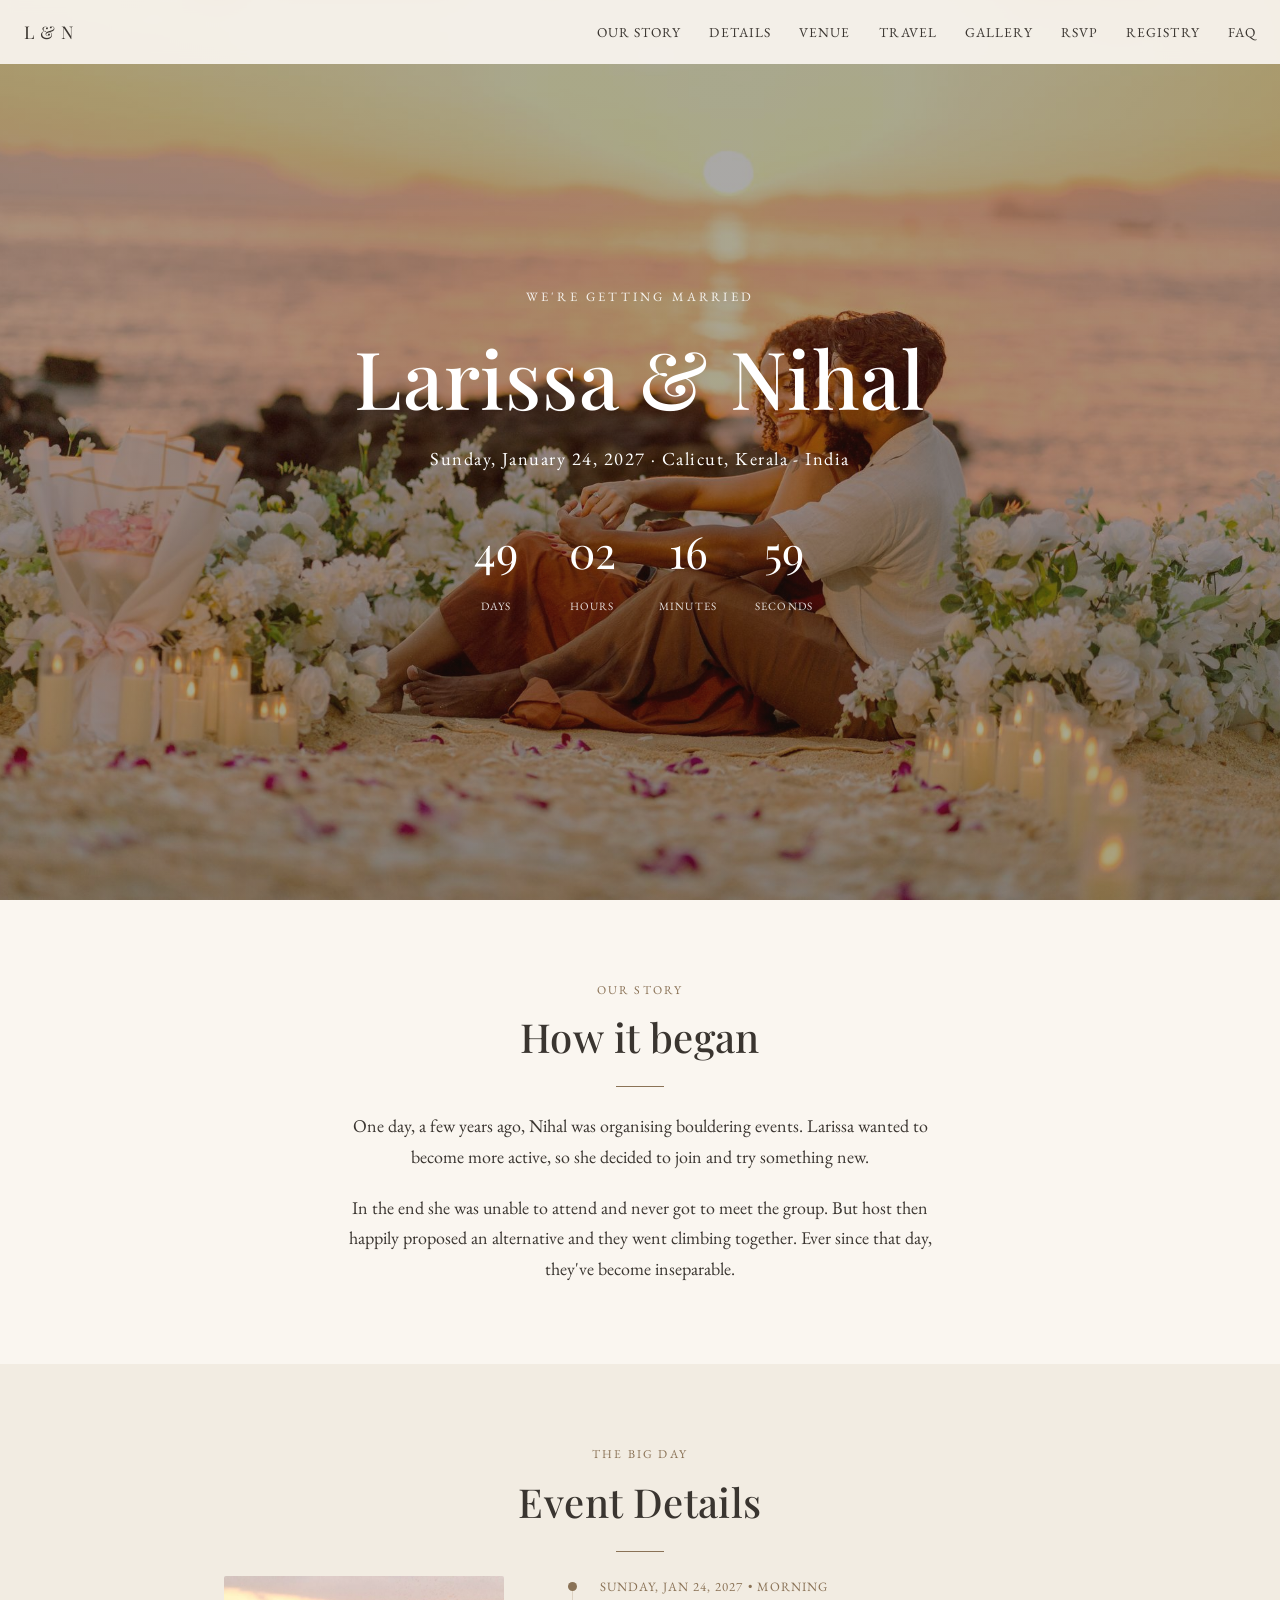
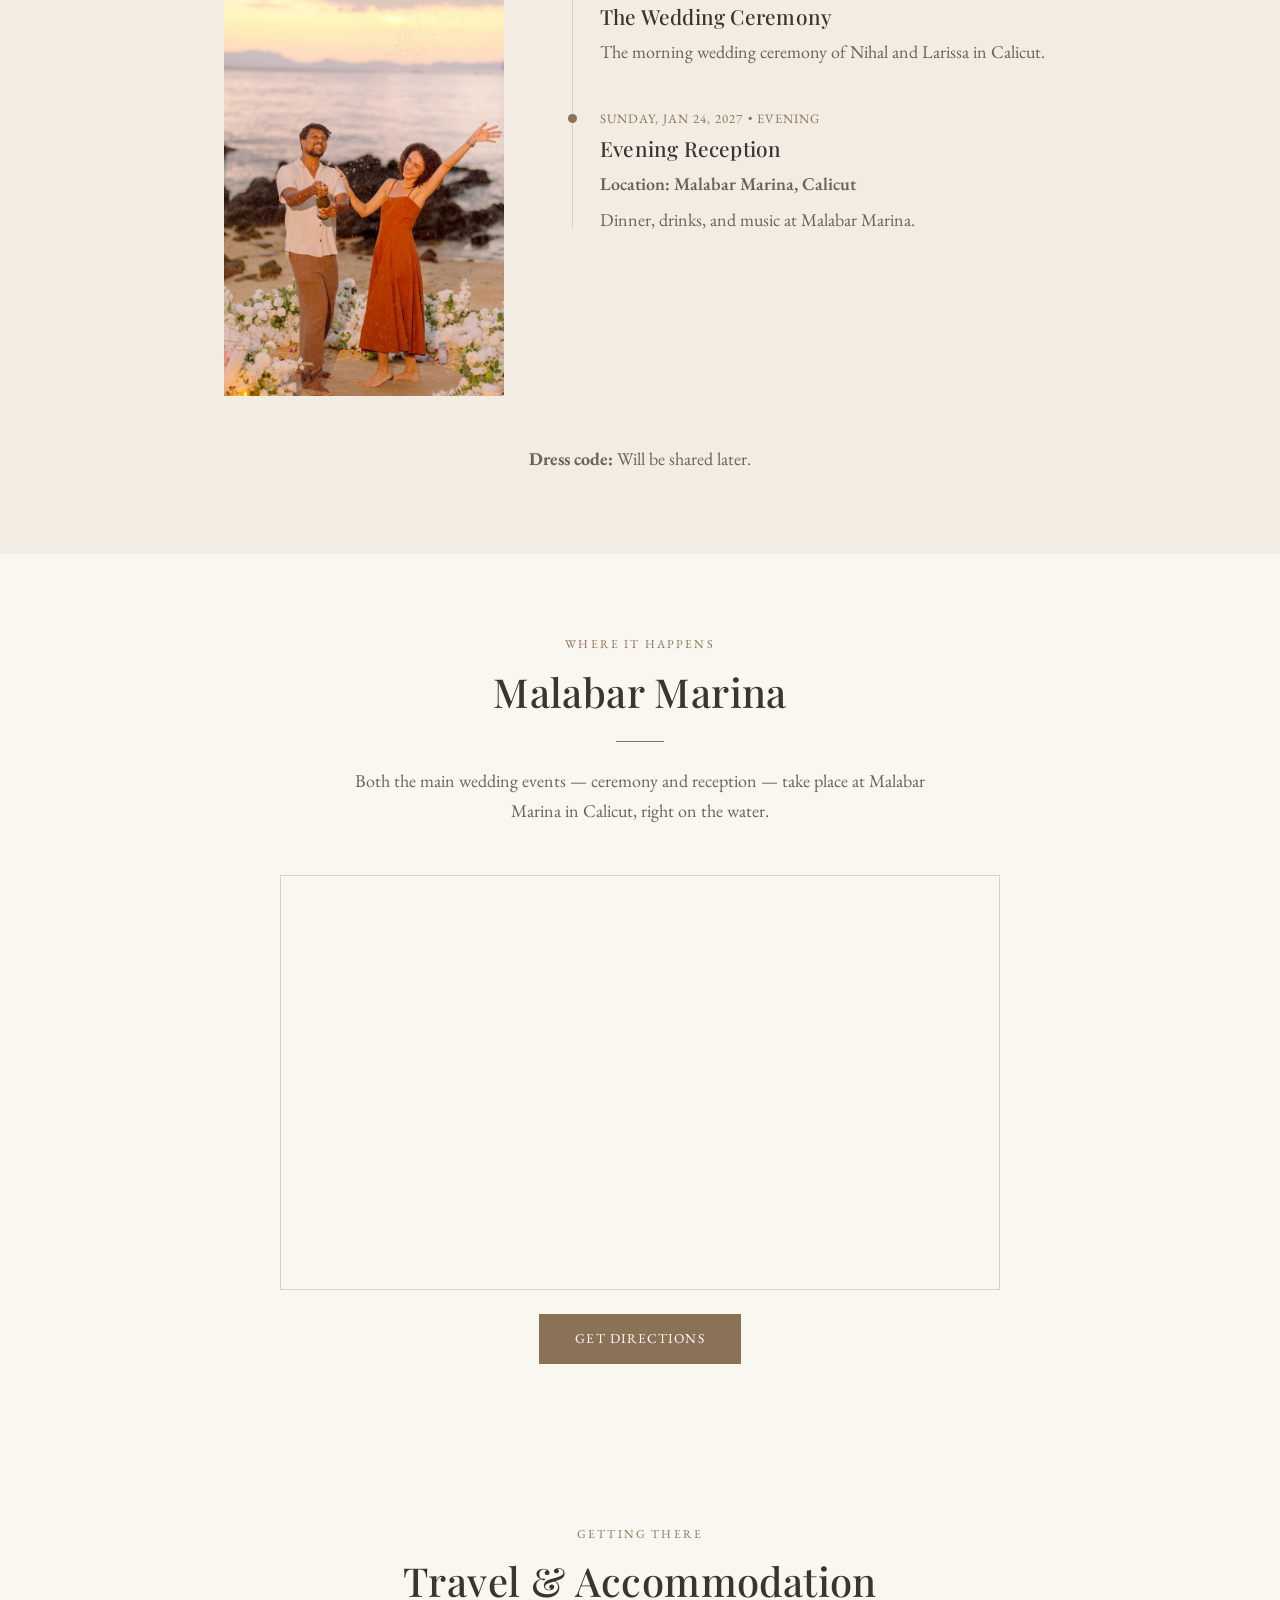
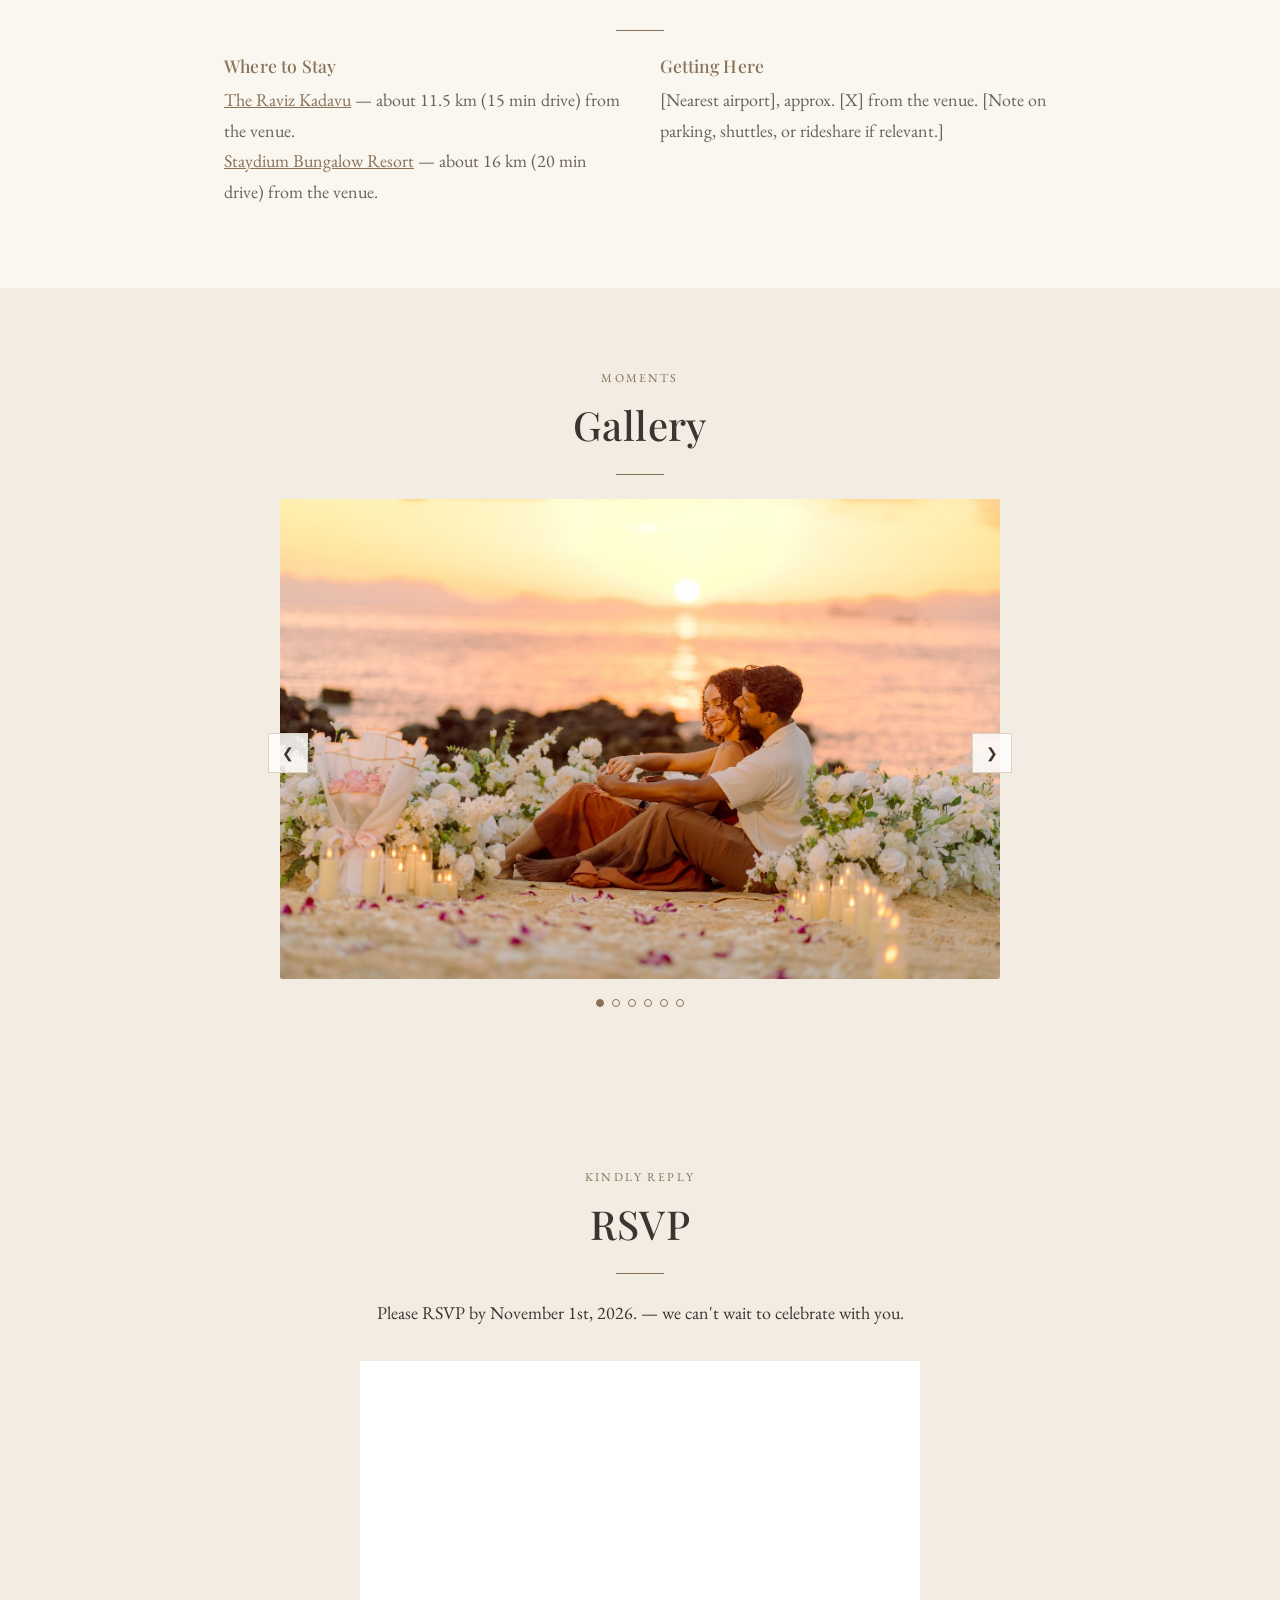
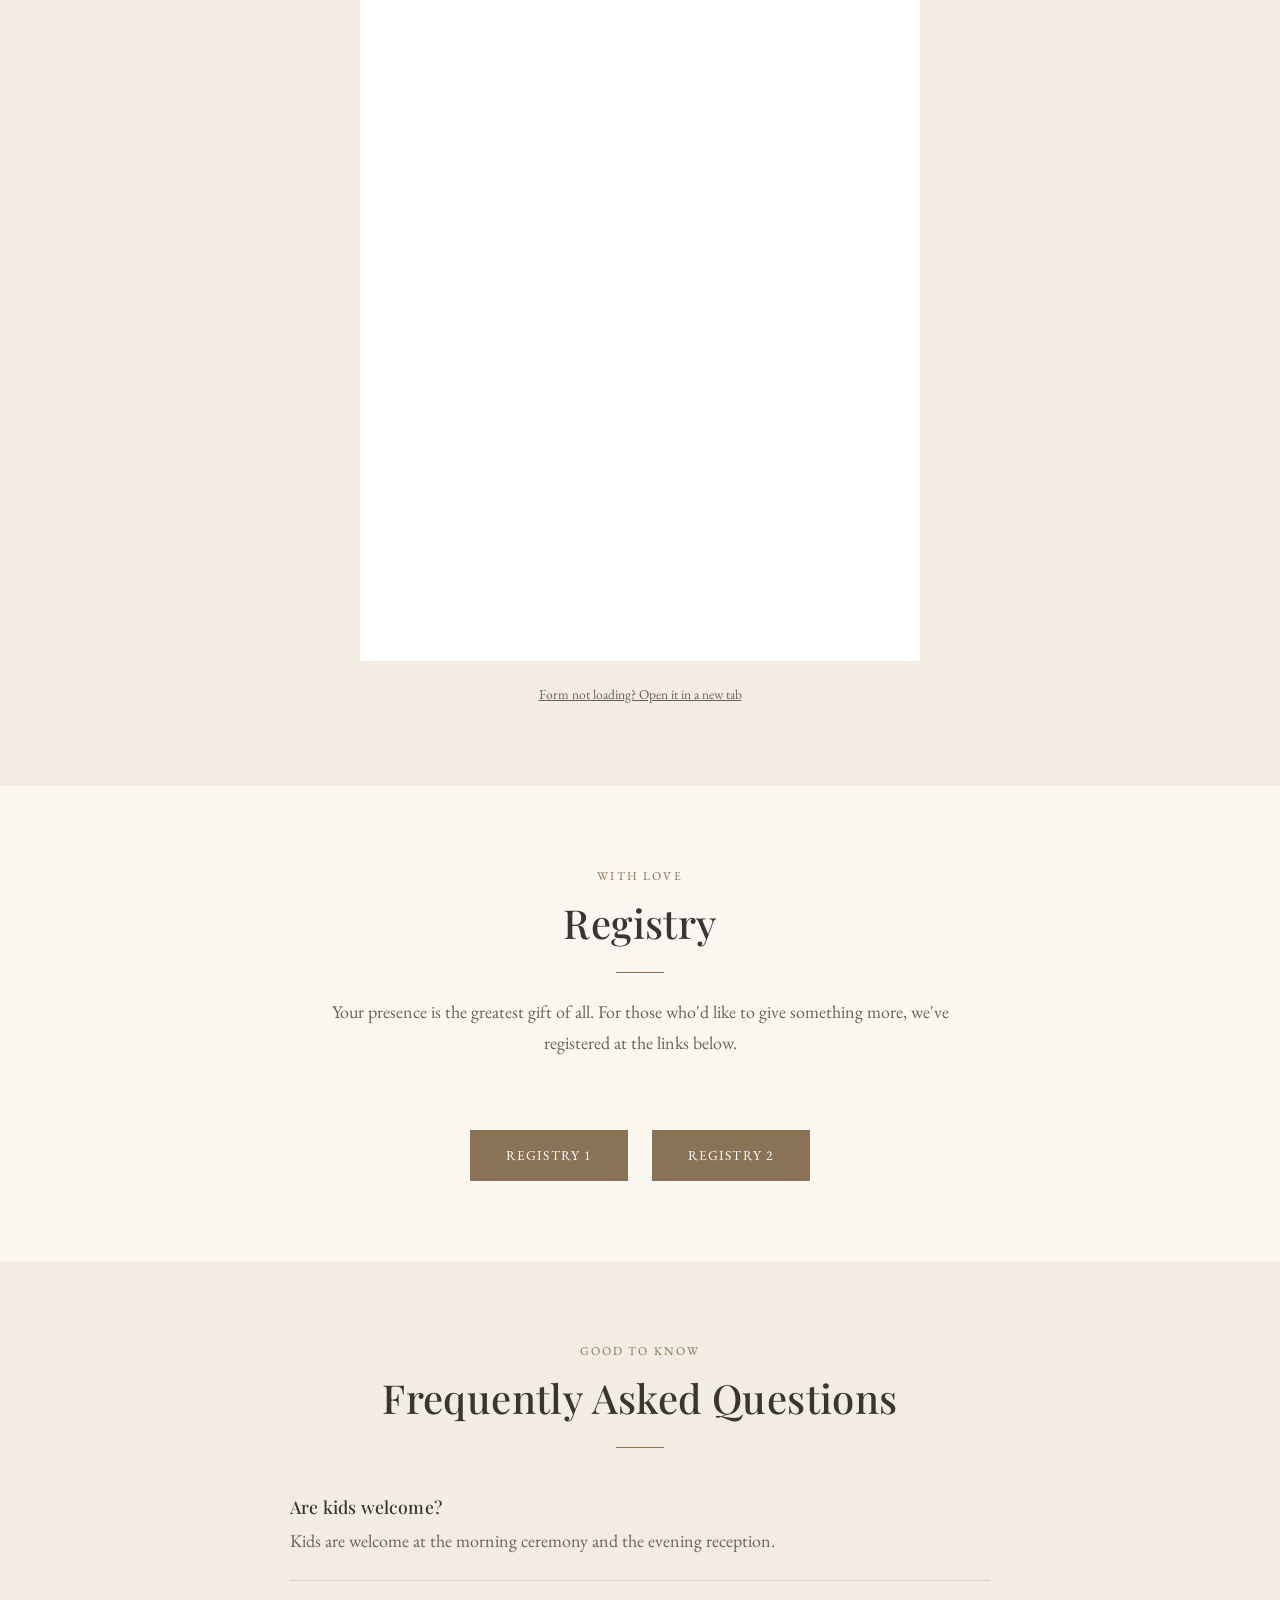
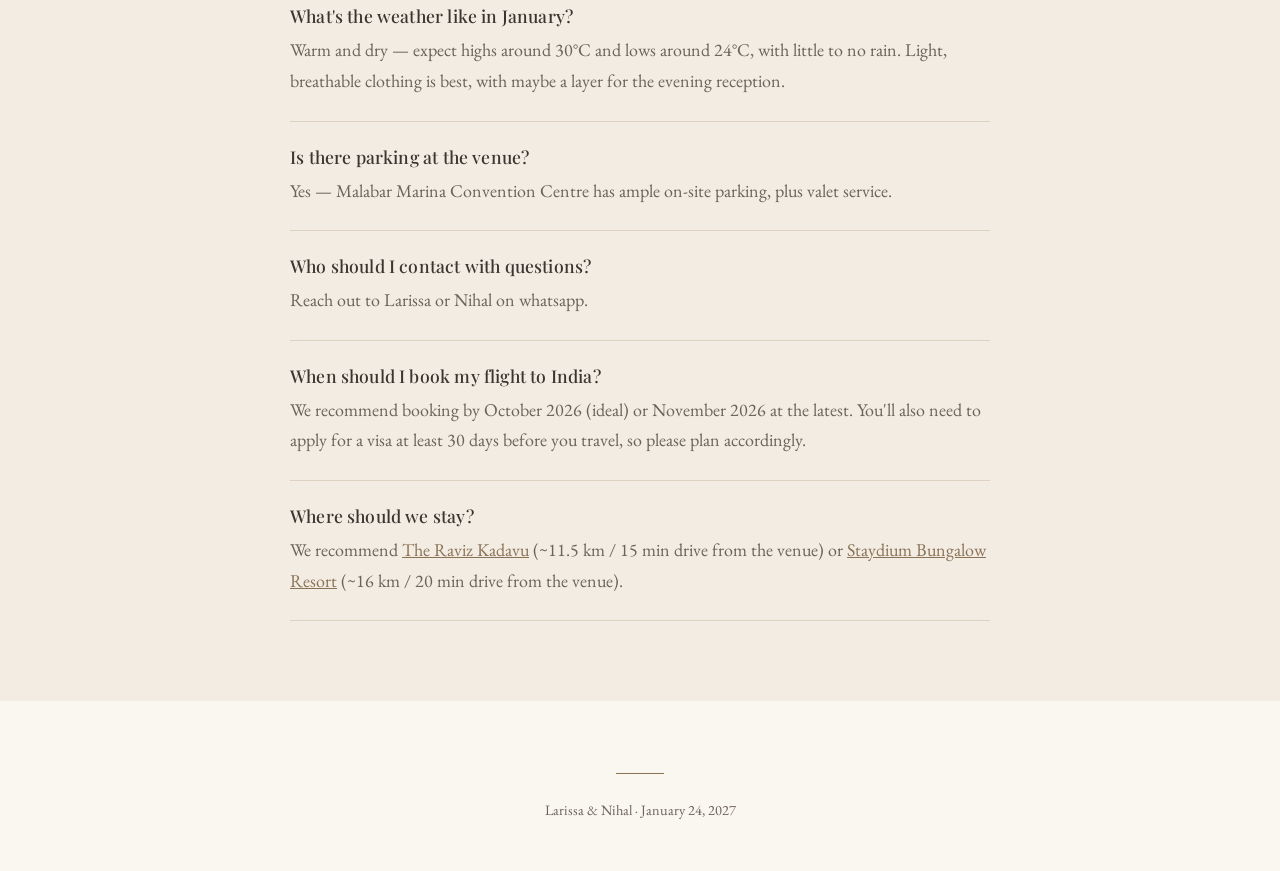
==== index.html @ 5690909e "First commit" ====
<!DOCTYPE html>
<html lang="en">
<head>
<meta charset="UTF-8">
<meta name="viewport" content="width=device-width, initial-scale=1.0">
<title>Larissa &amp; Nihal — January 24, 2027</title>
<meta name="description" content="Join us as we celebrate the wedding of Larissa &amp; Nihal on January 24, 2027.">

<!-- Open Graph: controls the preview card when this link is shared -->
<meta property="og:title" content="Larissa &amp; Nihal are getting married">
<meta property="og:description" content="January 24, 2027 — join us to celebrate!">
<meta property="og:image" content="images/hero.jpg">
<meta property="og:type" content="website">

<link rel="icon" type="image/svg+xml" href="favicon.svg">

<link rel="preconnect" href="https://fonts.googleapis.com">
<link rel="preconnect" href="https://fonts.gstatic.com" crossorigin>
<link href="https://fonts.googleapis.com/css2?family=Playfair+Display:wght@500;600&family=EB+Garamond:ital,wght@0,400;0,500;1,400&display=swap" rel="stylesheet">

<link rel="stylesheet" href="css/style.css">
</head>
<body>

<nav class="site-nav">
  <div class="site-nav__brand">L &amp; N</div>
  <button class="site-nav__toggle" aria-label="Toggle menu" aria-expanded="false">
    <span></span><span></span><span></span>
  </button>
  <ul class="site-nav__links">
    <li><a href="#story">Our Story</a></li>
    <li><a href="#details">Details</a></li>
    <li><a href="#venue">Venue</a></li>
    <li><a href="#travel">Travel</a></li>
    <li><a href="#gallery">Gallery</a></li>
    <li><a href="#rsvp">RSVP</a></li>
    <li><a href="#registry">Registry</a></li>
    <li><a href="#faq">FAQ</a></li>
  </ul>
</nav>

<!-- ============================= HERO ============================= -->
<header class="hero" id="top">
  <div class="hero__content">
    <span class="hero__kicker">We're getting married</span>
    <h1 class="hero__names">Larissa &amp; Nihal</h1>
    <p class="hero__date">Sunday, January 24, 2027 &middot; <!-- EDIT: city/venue --> Calicut, Kerala - India</p>

    <div class="countdown">
      <div class="countdown__unit">
        <span class="countdown__number" data-countdown-days>–</span>
        <span class="countdown__label">Days</span>
      </div>
      <div class="countdown__unit">
        <span class="countdown__number" data-countdown-hours>–</span>
        <span class="countdown__label">Hours</span>
      </div>
      <div class="countdown__unit">
        <span class="countdown__number" data-countdown-minutes>–</span>
        <span class="countdown__label">Minutes</span>
      </div>
      <div class="countdown__unit">
        <span class="countdown__number" data-countdown-seconds>–</span>
        <span class="countdown__label">Seconds</span>
      </div>
    </div>
  </div>
</header>

<!-- ============================= OUR STORY ============================= -->
<section id="story">
  <div class="section-inner">
    <span class="section-kicker">Our Story</span>
    <h2 class="section-title">How it began</h2>
    <div class="divider"></div>
    <div class="story__text">
      <!-- EDIT: replace with your own story -->
      <p>One day, a few years ago, Nihal was organising bouldering events. Larissa wanted to become more active, so she decided to join and try something new.
       <p>In the end she was unable to attend and never got to meet the group. But host then happily proposed an alternative and they went climbing together.
        Ever since that day, they've become inseparable. </p>

    </div>
  </div>
</section>

<!-- ============================= DETAILS ============================= -->
<section id="details" class="alt-bg">
  <div class="section-inner">
    <span class="section-kicker">The Big Day</span>
    <h2 class="section-title">Event Details</h2>
    <div class="divider"></div>

    <div class="timeline-wrap">
      <img class="timeline-photo" src="images/timeline.jpg" alt="Larissa and Nihal celebrating">

      <ol class="timeline">
        <li class="timeline__item">
          <span class="timeline__when">Sunday, Jan 24, 2027 &bull; Morning</span>
          <h3 class="timeline__title">The Wedding Ceremony</h3>
          <p>The morning wedding ceremony of Nihal and Larissa in Calicut.</p>
        </li>
        <li class="timeline__item">
          <span class="timeline__when">Sunday, Jan 24, 2027 &bull; Evening</span>
          <h3 class="timeline__title">Evening Reception</h3>
          <p class="timeline__location">Location: Malabar Marina, Calicut</p>
          <p>Dinner, drinks, and music at Malabar Marina.</p>
        </li>
      </ol>
    </div>

    <p class="dress-code"><!-- EDIT: dress code --><strong>Dress code:</strong> Will be shared later. </p>
  </div>
</section>

<!-- ============================= VENUE ============================= -->
<section id="venue">
  <div class="section-inner">
    <span class="section-kicker">Where It Happens</span>
    <h2 class="section-title">Malabar Marina</h2>
    <div class="divider"></div>
    <p class="section-intro">Both the main wedding events — ceremony and reception — take
    place at Malabar Marina in Calicut, right on the water.</p>

    <div class="venue-map">
      <iframe
        src="https://www.google.com/maps?q=11.182031,75.826573&z=16&output=embed"
        title="Map showing Malabar Marina"
        loading="lazy"
        referrerpolicy="no-referrer-when-downgrade"></iframe>
    </div>

    <p class="venue-address">
      <a class="btn" href="https://www.google.com/maps/place/Malabar+Marina+Convention+Centre/@11.182031,75.826573,17z/data=!3m1!4b1!4m6!3m5!1s0x3ba650a08eec1add:0x7d6018d2a9fccb8d!8m2!3d11.182031!4d75.826573" target="_blank" rel="noopener">Get Directions</a>
    </p>
  </div>
</section>

<!-- ============================= TRAVEL ============================= -->
<section id="travel">
  <div class="section-inner">
    <span class="section-kicker">Getting There</span>
    <h2 class="section-title">Travel &amp; Accommodation</h2>
    <div class="divider"></div>

    <div class="travel-grid">
      <div>
        <h3>Where to Stay</h3>
        <p><a href="https://maps.app.goo.gl/zhbebRGcuFcBksup9" target="_blank" rel="noopener">The Raviz Kadavu</a>
        — about 11.5 km (15 min drive) from the venue.<br>
        <a href="https://maps.app.goo.gl/q2vj4ACW78VxD27Y9" target="_blank" rel="noopener">Staydium Bungalow Resort</a>
        — about 16 km (20 min drive) from the venue.</p>
      </div>
      <div>
        <h3>Getting Here</h3>
        <!-- EDIT: airport/directions info -->
        <p>[Nearest airport], approx. [X] from the venue. [Note on parking, shuttles,
        or rideshare if relevant.]</p>
      </div>
    </div>
  </div>
</section>

<!-- ============================= GALLERY ============================= -->
<section id="gallery" class="alt-bg">
  <div class="section-inner">
    <span class="section-kicker">Moments</span>
    <h2 class="section-title">Gallery</h2>
    <div class="divider"></div>

    <!-- To add more photos: drop optimized images in images/gallery/ (use
         scripts/optimize_image.py) and add another .carousel__slide below. -->
    <div class="carousel" data-carousel>
      <div class="carousel__track" data-carousel-track>
        <div class="carousel__slide"><img src="images/gallery/01.jpg" alt="Larissa and Nihal watching the sunset"></div>
        <div class="carousel__slide"><img src="images/gallery/02.jpg" alt="Nihal lifting Larissa on the beach"></div>
        <div class="carousel__slide"><img src="images/gallery/03.jpg" alt="Larissa and Nihal walking hand in hand on the beach"></div>
        <div class="carousel__slide"><img src="images/gallery/04.jpg" alt="Larissa and Nihal embracing at sunset"></div>
        <div class="carousel__slide"><img src="images/gallery/05.jpg" alt="Larissa and Nihal sitting together surrounded by flowers"></div>
        <div class="carousel__slide"><img src="images/gallery/06.jpg" alt="Larissa and Nihal's candlelit proposal setup on the beach"></div>
      </div>
      <button class="carousel__btn carousel__btn--prev" data-carousel-prev aria-label="Previous photo">&#10094;</button>
      <button class="carousel__btn carousel__btn--next" data-carousel-next aria-label="Next photo">&#10095;</button>
      <div class="carousel__dots" data-carousel-dots></div>
    </div>
  </div>
</section>

<!-- ============================= RSVP ============================= -->
<section id="rsvp" class="alt-bg">
  <div class="section-inner">
    <span class="section-kicker">Kindly Reply</span>
    <h2 class="section-title">RSVP</h2>
    <div class="divider"></div>
    <div class="rsvp-box">
      <p><!-- EDIT: RSVP deadline -->Please RSVP by <b></b>November 1st, 2026. — we can't wait to
      celebrate with you.</p>

      <!-- Filled in by js/main.js based on js/config.js (RSVP_EMBED_URL) -->
      <div class="rsvp-frame-wrap" data-rsvp-frame-wrap hidden></div>

      <div class="rsvp-fallback" data-rsvp-fallback hidden>
        <a class="btn" href="https://docs.google.com/forms/d/e/1FAIpQLSdAJtWJ4xK3R4tAHZUuNkcotM6QtGfHhSLLY8f99OXB2CoK1A/viewform?usp=publish-editor" data-rsvp-link target="_blank" rel="noopener">RSVP Here</a>
      </div>
    </div>
  </div>
</section>

<!-- ============================= REGISTRY ============================= -->
<section id="registry">
  <div class="section-inner">
    <span class="section-kicker">With Love</span>
    <h2 class="section-title">Registry</h2>
    <div class="divider"></div>
    <p class="section-intro">Your presence is the greatest gift of all. For those who'd like
    to give something more, we've registered at the links below.</p>
    <div class="registry-links">
      <!-- EDIT: add your registry links -->
      <a class="btn" href="#" target="_blank" rel="noopener">Registry 1</a>
      <a class="btn" href="#" target="_blank" rel="noopener">Registry 2</a>
    </div>
  </div>
</section>

<!-- ============================= FAQ ============================= -->
<section id="faq" class="alt-bg">
  <div class="section-inner">
    <span class="section-kicker">Good to Know</span>
    <h2 class="section-title">Frequently Asked Questions</h2>
    <div class="divider"></div>
    <div class="faq">
      <!-- EDIT: add/remove FAQ items as needed -->
      <div class="faq-item">
        <h3>Are kids welcome?</h3>
        <p>Kids are welcome at the morning ceremony and the evening reception.</p>
      </div>
      <div class="faq-item">
        <h3>What's the weather like in January?</h3>
        <p>Warm and dry — expect highs around 30&deg;C and lows around 24&deg;C,
        with little to no rain. Light, breathable clothing is best, with maybe a layer for the
        evening reception.</p>
      </div>
      <div class="faq-item">
        <h3>Is there parking at the venue?</h3>
        <p>Yes — Malabar Marina Convention Centre has ample on-site parking, plus valet service.</p>
      </div>
      <div class="faq-item">
        <h3>Who should I contact with questions?</h3>
        <!-- EDIT: contact name + email/phone -->
        <p>Reach out to Larissa or Nihal on whatsapp.</p>
      </div>
      <div class="faq-item">
        <h3>When should I book my flight to India?</h3>
        <p>We recommend booking by October 2026 (ideal) or November 2026 at the latest. You'll
        also need to apply for a visa at least 30 days before you travel, so please plan
        accordingly.</p>
      </div>
      <div class="faq-item">
        <h3>Where should we stay?</h3>
        <p>We recommend
        <a href="https://maps.app.goo.gl/zhbebRGcuFcBksup9" target="_blank" rel="noopener">The Raviz Kadavu</a>
        (~11.5 km / 15 min drive from the venue) or
        <a href="https://maps.app.goo.gl/q2vj4ACW78VxD27Y9" target="_blank" rel="noopener">Staydium Bungalow Resort</a>
        (~16 km / 20 min drive from the venue).</p>
      </div>
    </div>
  </div>
</section>

<!-- ============================= FOOTER ============================= -->
<footer class="site-footer">
  <div class="divider"></div>
  <p>Larissa &amp; Nihal &middot; January 24, 2027</p>
</footer>

<script src="js/config.js"></script>
<script src="js/main.js"></script>
</body>
</html>
---- css/style.css ----
/* ---------------------------------------------------------
   Theme tokens — edit these to change the whole site's look
   --------------------------------------------------------- */
:root {
  --color-bg: #faf6f0;
  --color-bg-alt: #f2ece2;
  --color-text: #3a3530;
  --color-text-soft: #6b6258;
  --color-accent: #8a7256;
  --color-border: #ddd2c2;
  --color-white: #ffffff;

  --font-display: "Playfair Display", "Cormorant Garamond", Georgia, "Times New Roman", serif;
  --font-body: "EB Garamond", Georgia, "Times New Roman", serif;

  --max-width: 880px;
  --nav-height: 64px;
}

/* ---------------------------------------------------------
   Reset & base
   --------------------------------------------------------- */
* {
  box-sizing: border-box;
  margin: 0;
  padding: 0;
}

[hidden] {
  display: none !important;
}

html {
  scroll-behavior: smooth;
  scroll-padding-top: var(--nav-height);
}

body {
  font-family: var(--font-body);
  font-size: 1.125rem;
  line-height: 1.7;
  color: var(--color-text);
  background: var(--color-bg);
}

img {
  max-width: 100%;
  display: block;
}

a {
  color: var(--color-accent);
}

h1, h2, h3 {
  font-family: var(--font-display);
  font-weight: 500;
  line-height: 1.25;
  letter-spacing: 0.01em;
}

.section-inner {
  max-width: var(--max-width);
  margin: 0 auto;
  padding: 5rem 1.5rem;
}

.section-title {
  font-size: clamp(1.75rem, 4vw, 2.5rem);
  text-align: center;
  margin-bottom: 0.5rem;
}

.section-kicker {
  display: block;
  text-align: center;
  text-transform: uppercase;
  letter-spacing: 0.18em;
  font-size: 0.75rem;
  color: var(--color-accent);
  margin-bottom: 0.75rem;
}

.section-intro {
  text-align: center;
  max-width: 620px;
  margin: 0 auto 3rem;
  color: var(--color-text-soft);
}

.alt-bg {
  background: var(--color-bg-alt);
}

.divider {
  width: 48px;
  height: 1px;
  background: var(--color-accent);
  margin: 1.5rem auto;
}

/* ---------------------------------------------------------
   Nav
   --------------------------------------------------------- */
.site-nav {
  position: fixed;
  top: 0;
  left: 0;
  right: 0;
  height: var(--nav-height);
  display: flex;
  align-items: center;
  justify-content: space-between;
  padding: 0 1.5rem;
  background: rgba(250, 246, 240, 0.92);
  backdrop-filter: blur(6px);
  border-bottom: 1px solid transparent;
  z-index: 100;
  transition: border-color 0.3s ease;
}

.site-nav.is-scrolled {
  border-bottom-color: var(--color-border);
}

.site-nav__brand {
  font-family: var(--font-display);
  font-size: 1.1rem;
  letter-spacing: 0.05em;
}

.site-nav__links {
  display: flex;
  gap: 1.75rem;
  list-style: none;
}

.site-nav__links a {
  text-decoration: none;
  color: var(--color-text);
  font-size: 0.85rem;
  text-transform: uppercase;
  letter-spacing: 0.08em;
}

.site-nav__links a:hover {
  color: var(--color-accent);
}

.site-nav__toggle {
  display: none;
  flex-direction: column;
  justify-content: center;
  gap: 5px;
  width: 28px;
  height: 28px;
  background: none;
  border: none;
  cursor: pointer;
}

.site-nav__toggle span {
  display: block;
  height: 1px;
  background: var(--color-text);
}

@media (max-width: 700px) {
  .site-nav__toggle {
    display: block;
  }

  .site-nav__links {
    position: fixed;
    top: var(--nav-height);
    left: 0;
    right: 0;
    background: var(--color-bg);
    flex-direction: column;
    align-items: center;
    gap: 0;
    border-bottom: 1px solid var(--color-border);
    max-height: 0;
    overflow: hidden;
    transition: max-height 0.3s ease;
  }

  .site-nav__links.is-open {
    max-height: 400px;
  }

  .site-nav__links a {
    display: block;
    padding: 1rem 0;
  }
}

/* ---------------------------------------------------------
   Hero
   --------------------------------------------------------- */
.hero {
  position: relative;
  min-height: 100vh;
  display: flex;
  align-items: center;
  justify-content: center;
  text-align: center;
  color: var(--color-white);
  background: linear-gradient(rgba(30, 26, 20, 0.38), rgba(30, 26, 20, 0.38)),
    url("../images/hero.jpg") center 30% / cover no-repeat;
  padding: 0 1.5rem;
}

.hero__content {
  width: 100%;
  min-width: 0;
  max-width: 640px;
}

.hero__names,
.hero__date {
  overflow-wrap: break-word;
}

.hero__kicker {
  text-transform: uppercase;
  letter-spacing: 0.25em;
  font-size: 0.8rem;
  opacity: 0.9;
}

.hero__names {
  font-size: clamp(2.75rem, 8vw, 5rem);
  margin: 1rem 0;
}

.hero__date {
  font-size: 1.15rem;
  letter-spacing: 0.08em;
  margin-bottom: 2.5rem;
}

.countdown {
  display: flex;
  justify-content: center;
  gap: clamp(0.75rem, 3vw, 2rem);
}

.countdown__unit {
  min-width: 64px;
}

.countdown__number {
  font-family: var(--font-display);
  font-size: clamp(1.75rem, 5vw, 2.75rem);
  display: block;
}

.countdown__label {
  font-size: 0.7rem;
  text-transform: uppercase;
  letter-spacing: 0.1em;
  opacity: 0.85;
}

/* ---------------------------------------------------------
   Our Story
   --------------------------------------------------------- */
.story__text {
  max-width: 620px;
  margin: 0 auto;
  text-align: center;
}

.story__text p + p {
  margin-top: 1.25rem;
}

/* ---------------------------------------------------------
   Details / event cards
   --------------------------------------------------------- */
.details-grid {
  display: grid;
  grid-template-columns: repeat(auto-fit, minmax(240px, 1fr));
  gap: 2rem;
}

.detail-card {
  background: var(--color-white);
  border: 1px solid var(--color-border);
  padding: 2rem 1.5rem;
  text-align: center;
}

.detail-card h3 {
  font-size: 1.25rem;
  margin-bottom: 0.5rem;
}

.detail-card .detail-time {
  color: var(--color-accent);
  font-size: 0.9rem;
  text-transform: uppercase;
  letter-spacing: 0.05em;
  margin-bottom: 0.75rem;
}

.detail-card p {
  color: var(--color-text-soft);
}

.dress-code {
  text-align: center;
  margin-top: 3rem;
  color: var(--color-text-soft);
}

.timeline-wrap {
  display: grid;
  grid-template-columns: minmax(180px, 280px) 1fr;
  gap: clamp(2rem, 5vw, 4rem);
  align-items: start;
}

.timeline-photo {
  width: 100%;
  aspect-ratio: 2 / 3;
  object-fit: cover;
  border-radius: 2px;
  position: sticky;
  top: calc(var(--nav-height) + 1.5rem);
}

.timeline {
  list-style: none;
  position: relative;
  padding-left: 2rem;
}

.timeline::before {
  content: "";
  position: absolute;
  top: 0.4rem;
  bottom: 0.4rem;
  left: 4px;
  width: 1px;
  background: var(--color-border);
}

.timeline__item {
  position: relative;
  padding-bottom: 2.5rem;
}

.timeline__item:last-child {
  padding-bottom: 0;
}

.timeline__item::before {
  content: "";
  position: absolute;
  top: 0.4rem;
  left: -2rem;
  width: 9px;
  height: 9px;
  border-radius: 50%;
  background: var(--color-accent);
}

.timeline__when {
  display: block;
  text-transform: uppercase;
  letter-spacing: 0.08em;
  font-size: 0.8rem;
  color: var(--color-accent);
  margin-bottom: 0.35rem;
}

.timeline__title {
  font-size: 1.3rem;
  margin-bottom: 0.5rem;
}

.timeline__location {
  font-weight: 600;
  margin-bottom: 0.35rem;
}

.timeline__item p {
  color: var(--color-text-soft);
}

@media (max-width: 700px) {
  .timeline-wrap {
    grid-template-columns: 1fr;
  }

  .timeline-photo {
    max-width: 320px;
    margin: 0 auto;
    position: static;
  }
}

/* ---------------------------------------------------------
   Venue
   --------------------------------------------------------- */
.venue-map {
  max-width: 720px;
  margin: 0 auto;
  aspect-ratio: 16 / 9;
  border: 1px solid var(--color-border);
}

.venue-map iframe {
  width: 100%;
  height: 100%;
  border: none;
}

.venue-address {
  text-align: center;
}

/* ---------------------------------------------------------
   Travel
   --------------------------------------------------------- */
.travel-grid {
  display: grid;
  grid-template-columns: repeat(auto-fit, minmax(260px, 1fr));
  gap: 2.5rem;
}

.travel-grid h3 {
  font-size: 1.1rem;
  margin-bottom: 0.5rem;
  color: var(--color-accent);
}

.travel-grid p {
  color: var(--color-text-soft);
}

/* ---------------------------------------------------------
   Gallery / carousel
   --------------------------------------------------------- */
.carousel {
  position: relative;
  max-width: 720px;
  margin: 0 auto;
}

.carousel__track {
  display: flex;
  overflow: hidden;
  border-radius: 2px;
}

.carousel__slide {
  flex: 0 0 100%;
  height: 480px;
  display: flex;
  align-items: center;
  justify-content: center;
  background: var(--color-bg-alt);
}

.carousel__slide img {
  max-width: 100%;
  max-height: 100%;
  width: auto;
  height: auto;
}

@media (max-width: 700px) {
  .carousel__slide {
    height: 360px;
  }
}

.carousel__btn {
  position: absolute;
  top: 50%;
  transform: translateY(-50%);
  width: 40px;
  height: 40px;
  border: 1px solid var(--color-border);
  background: rgba(255, 255, 255, 0.85);
  color: var(--color-text);
  font-size: 0.9rem;
  cursor: pointer;
  display: flex;
  align-items: center;
  justify-content: center;
}

.carousel__btn:hover {
  background: var(--color-white);
}

.carousel__btn--prev {
  left: -12px;
}

.carousel__btn--next {
  right: -12px;
}

.carousel[data-single] .carousel__btn,
.carousel[data-single] .carousel__dots {
  display: none;
}

.carousel__dots {
  display: flex;
  justify-content: center;
  gap: 0.5rem;
  margin-top: 1.25rem;
}

.carousel__dot {
  width: 8px;
  height: 8px;
  border-radius: 50%;
  border: 1px solid var(--color-accent);
  background: transparent;
  padding: 0;
  cursor: pointer;
}

.carousel__dot.is-active {
  background: var(--color-accent);
}

@media (max-width: 700px) {
  .carousel__btn--prev {
    left: 0.5rem;
  }

  .carousel__btn--next {
    right: 0.5rem;
  }
}

/* ---------------------------------------------------------
   RSVP
   --------------------------------------------------------- */
.rsvp-box {
  max-width: 560px;
  margin: 0 auto;
  text-align: center;
}

.rsvp-frame-wrap {
  margin-top: 2rem;
}

.rsvp-frame-wrap iframe {
  width: 100%;
  min-height: 900px;
  border: none;
  background: var(--color-white);
}

.rsvp-open-link {
  display: block;
  margin-top: 0.75rem;
  font-size: 0.85rem;
  color: var(--color-text-soft);
}

.rsvp-fallback {
  margin-top: 2rem;
  padding: 2rem;
  background: var(--color-white);
  border: 1px solid var(--color-border);
}

.btn {
  display: inline-block;
  margin-top: 1.5rem;
  padding: 0.85rem 2.25rem;
  background: var(--color-accent);
  color: var(--color-white);
  text-decoration: none;
  text-transform: uppercase;
  letter-spacing: 0.08em;
  font-size: 0.85rem;
  transition: opacity 0.2s ease;
}

.btn:hover {
  opacity: 0.85;
}

/* ---------------------------------------------------------
   Registry
   --------------------------------------------------------- */
.registry-links {
  display: flex;
  justify-content: center;
  gap: 1.5rem;
  flex-wrap: wrap;
}

/* ---------------------------------------------------------
   FAQ
   --------------------------------------------------------- */
.faq {
  max-width: 700px;
  margin: 0 auto;
}

.faq-item {
  border-bottom: 1px solid var(--color-border);
  padding: 1.5rem 0;
}

.faq-item h3 {
  font-size: 1.1rem;
  margin-bottom: 0.5rem;
}

.faq-item p {
  color: var(--color-text-soft);
}

/* ---------------------------------------------------------
   Footer
   --------------------------------------------------------- */
.site-footer {
  text-align: center;
  padding: 3rem 1.5rem;
  color: var(--color-text-soft);
  font-size: 0.9rem;
}

.site-footer .divider {
  margin-bottom: 1.5rem;
}
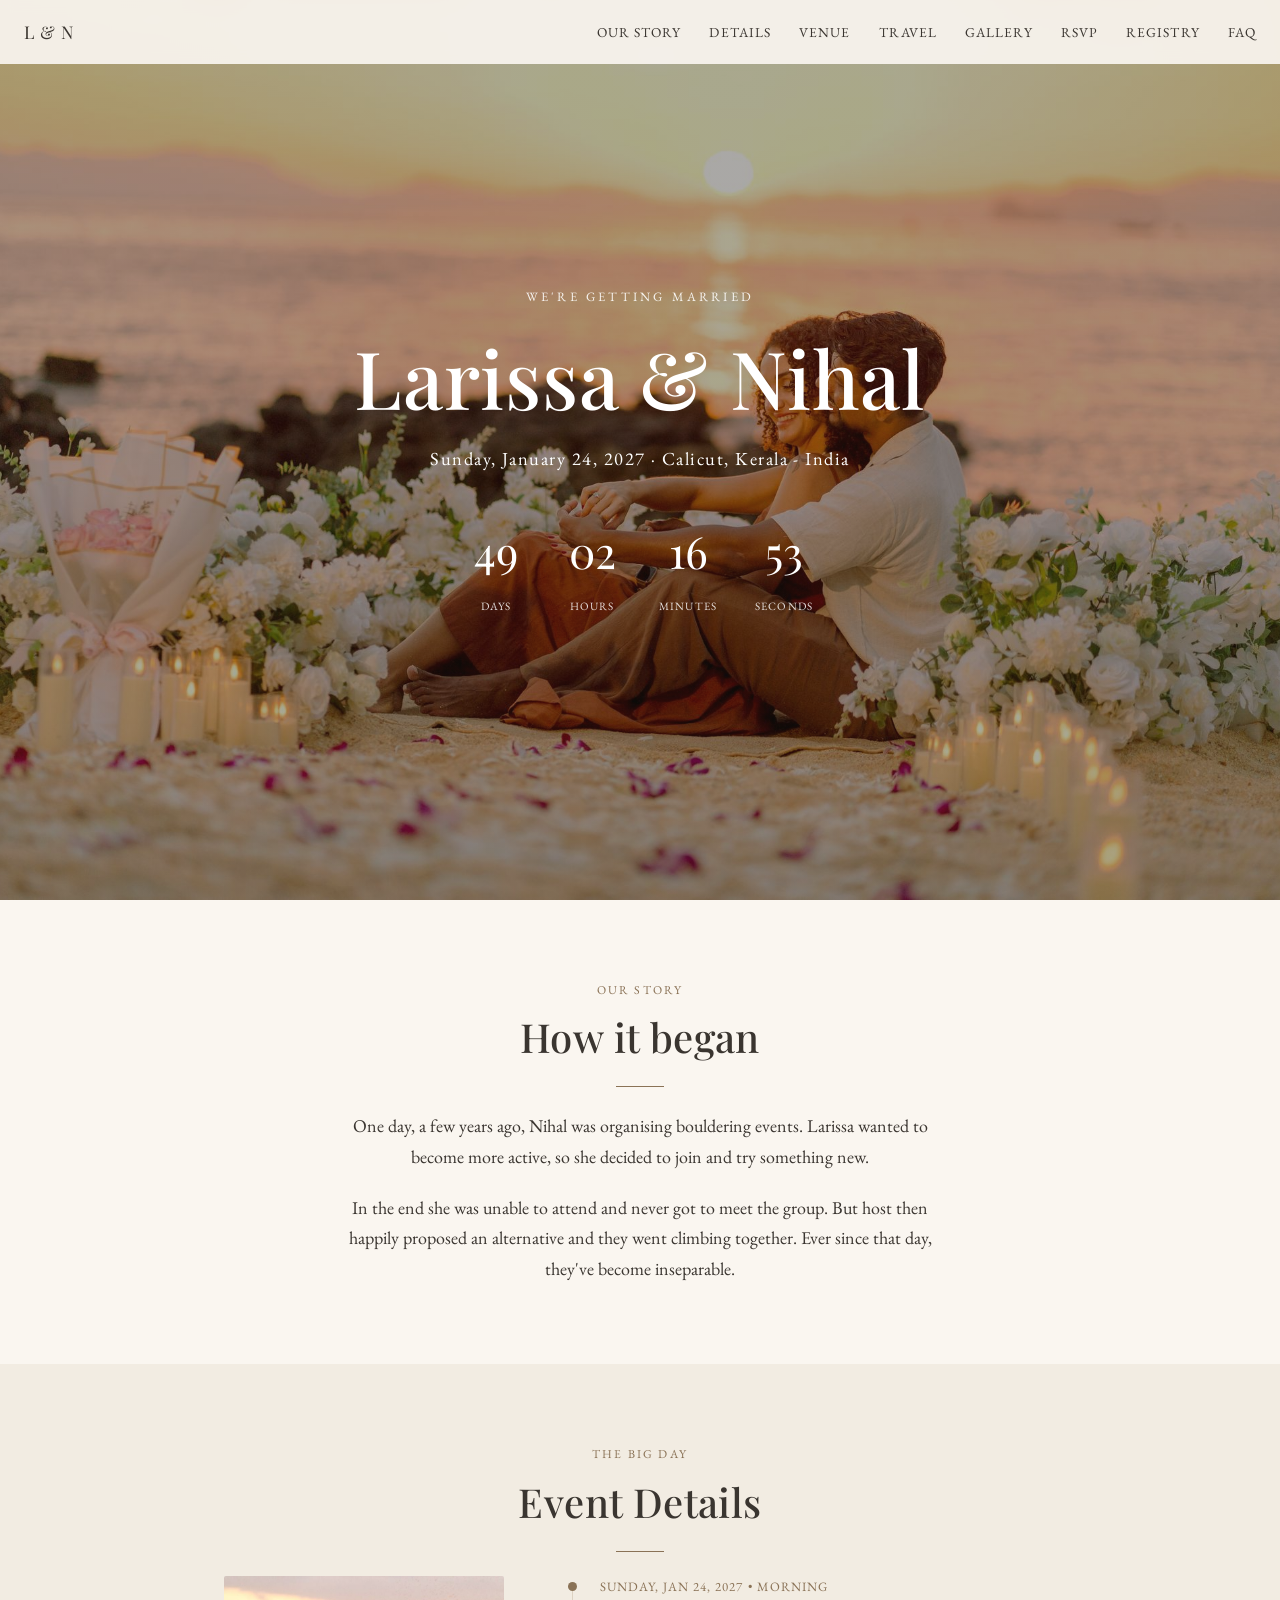
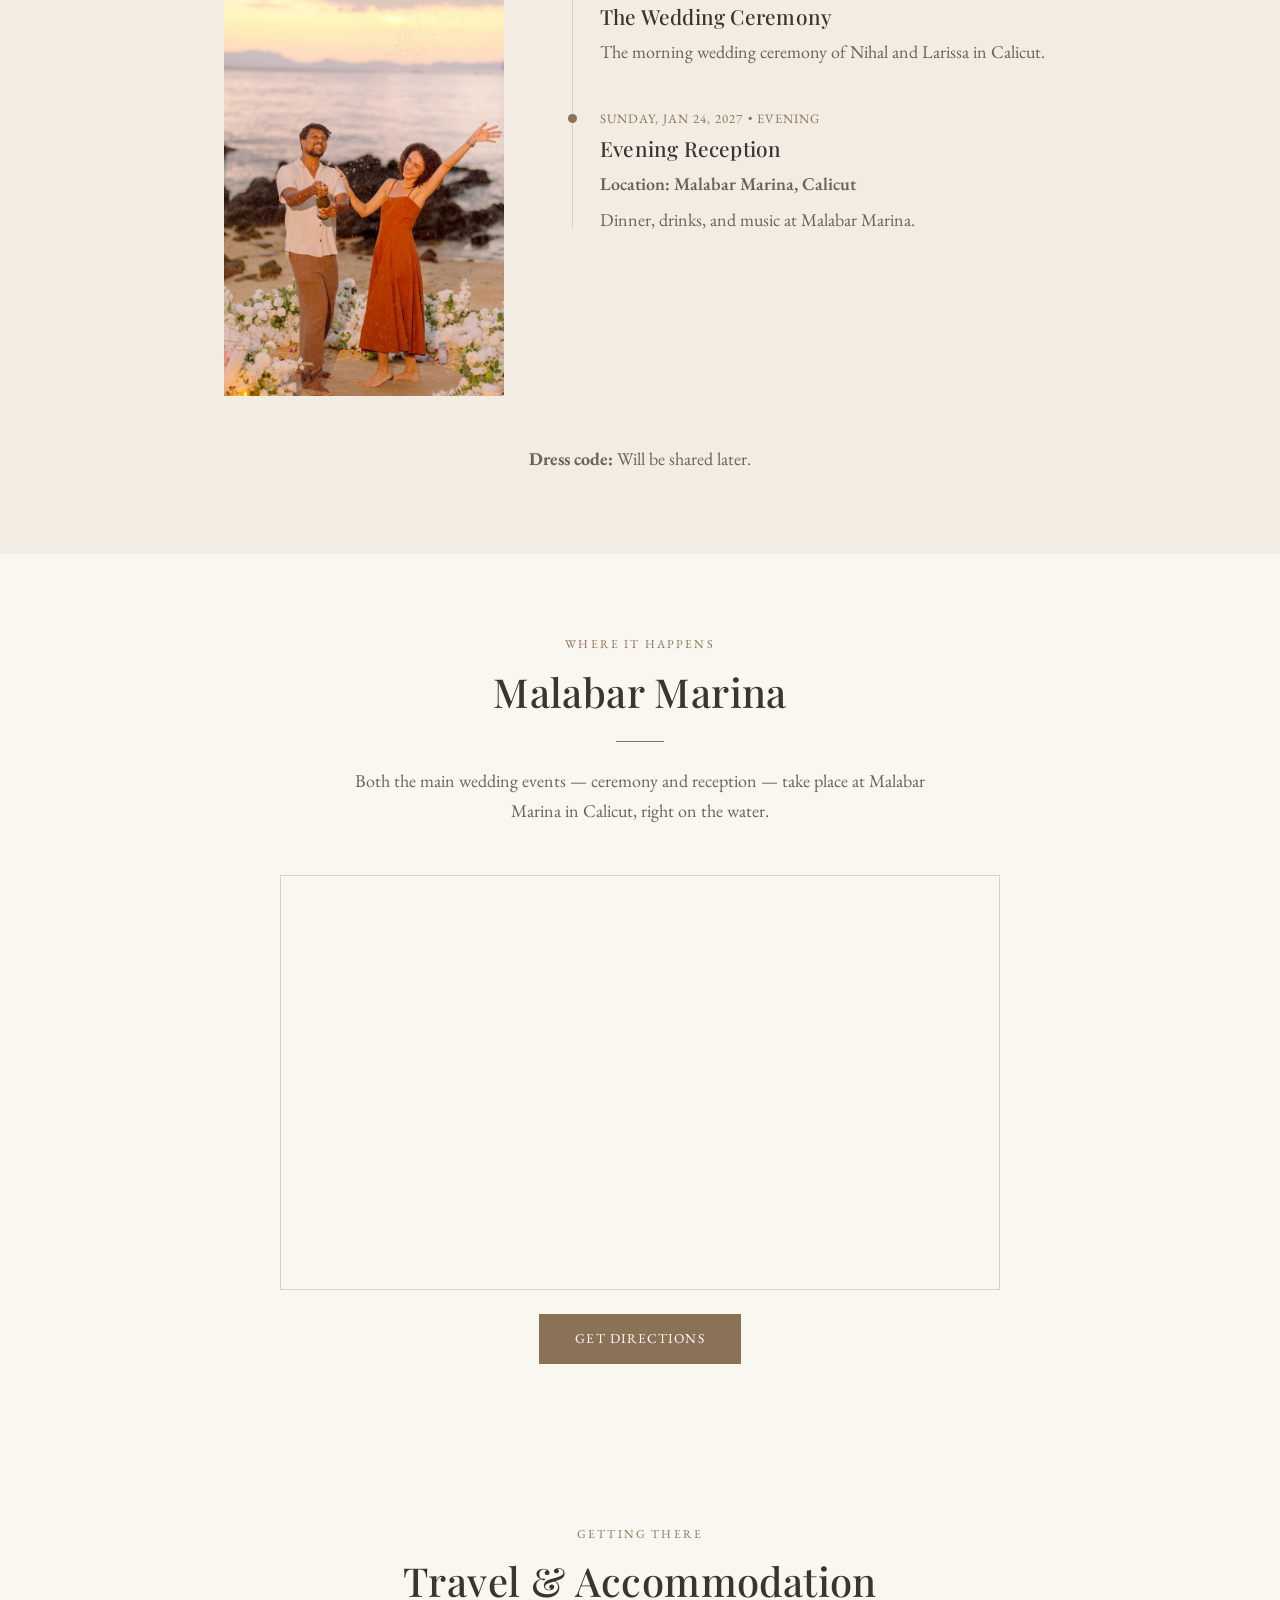
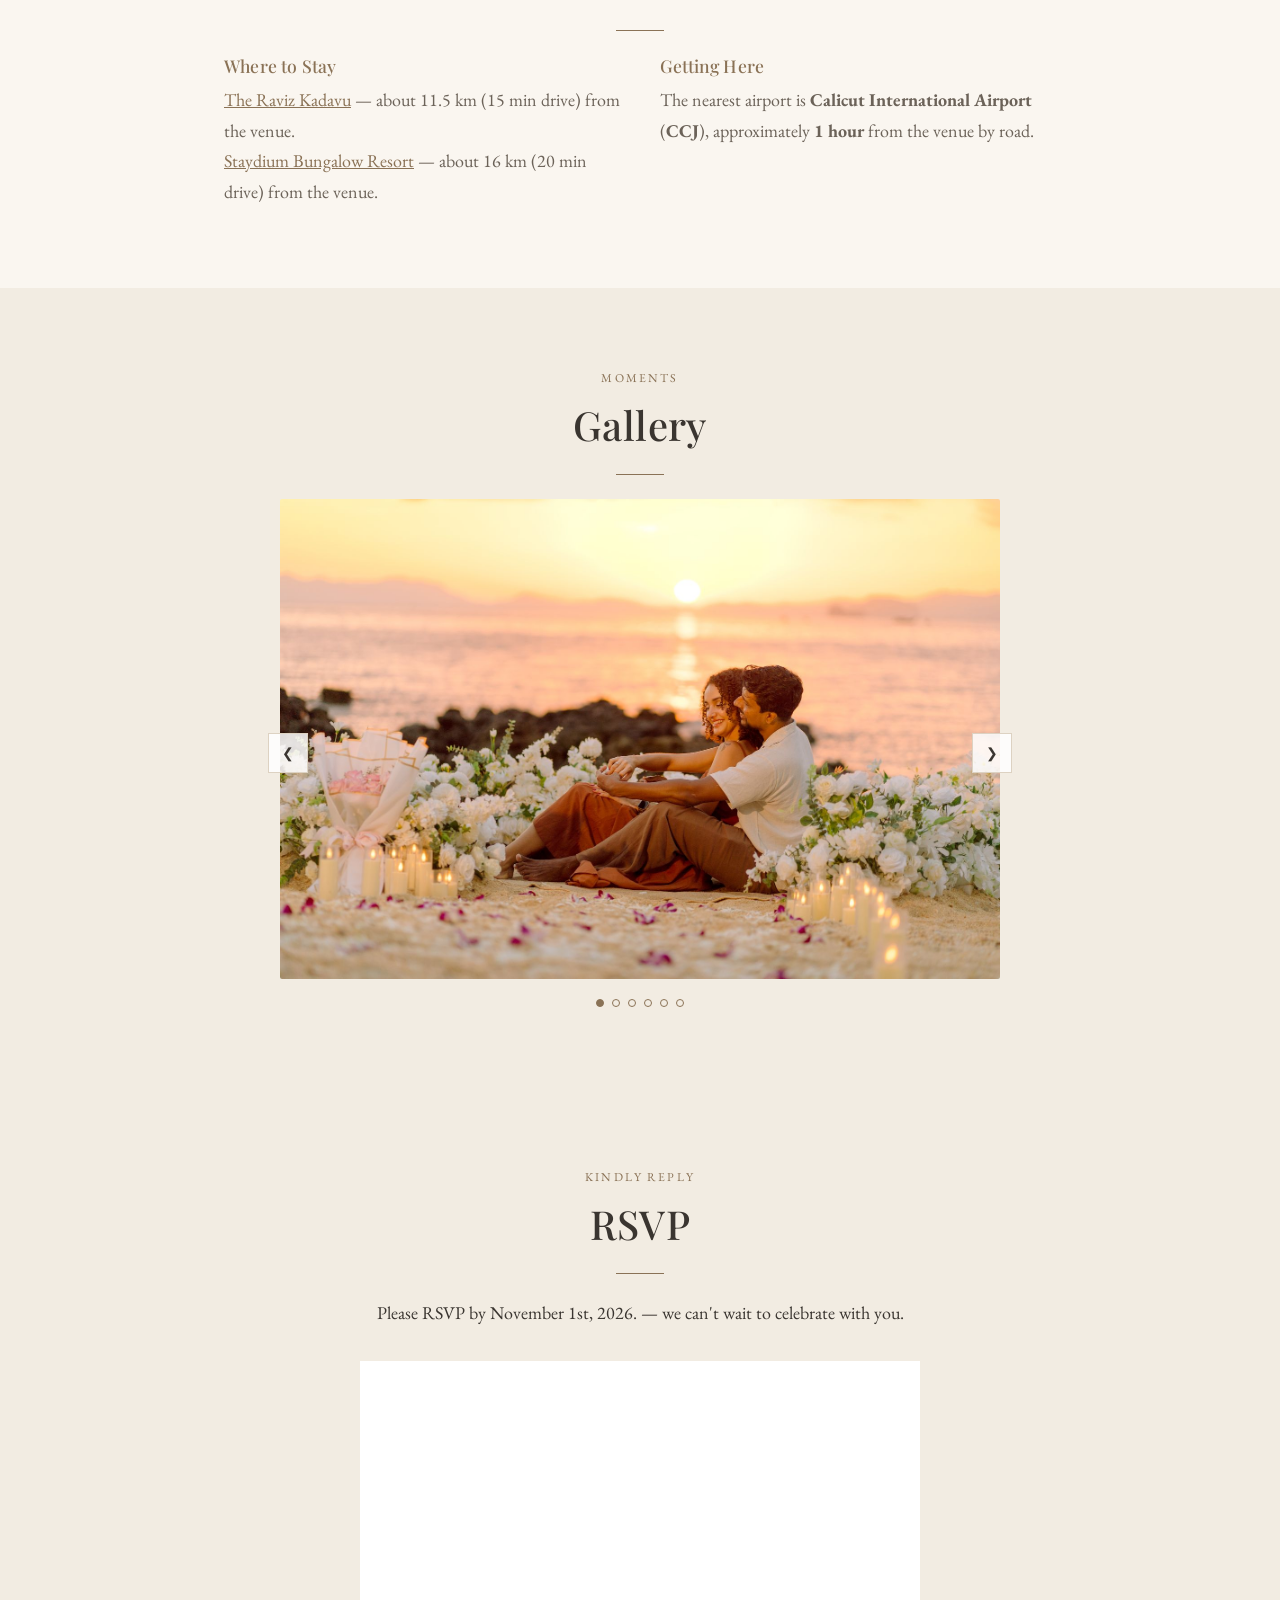
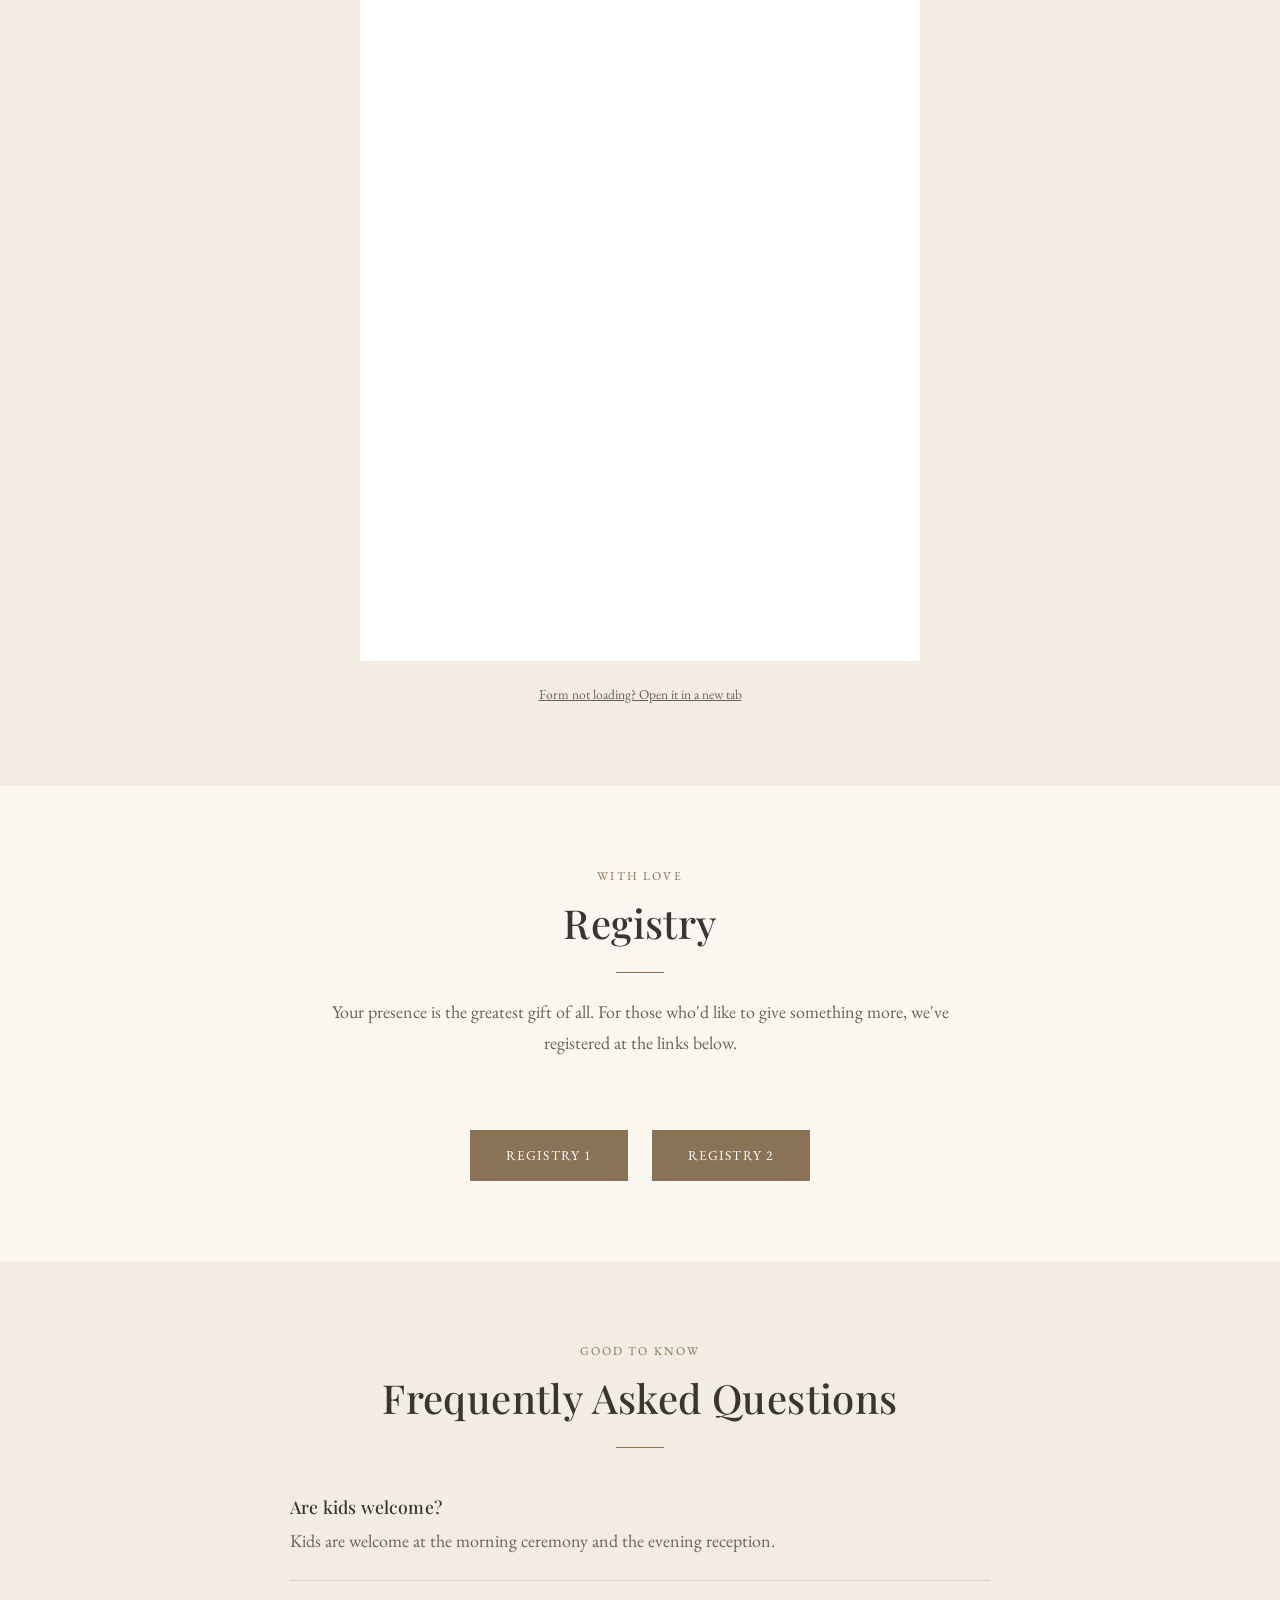
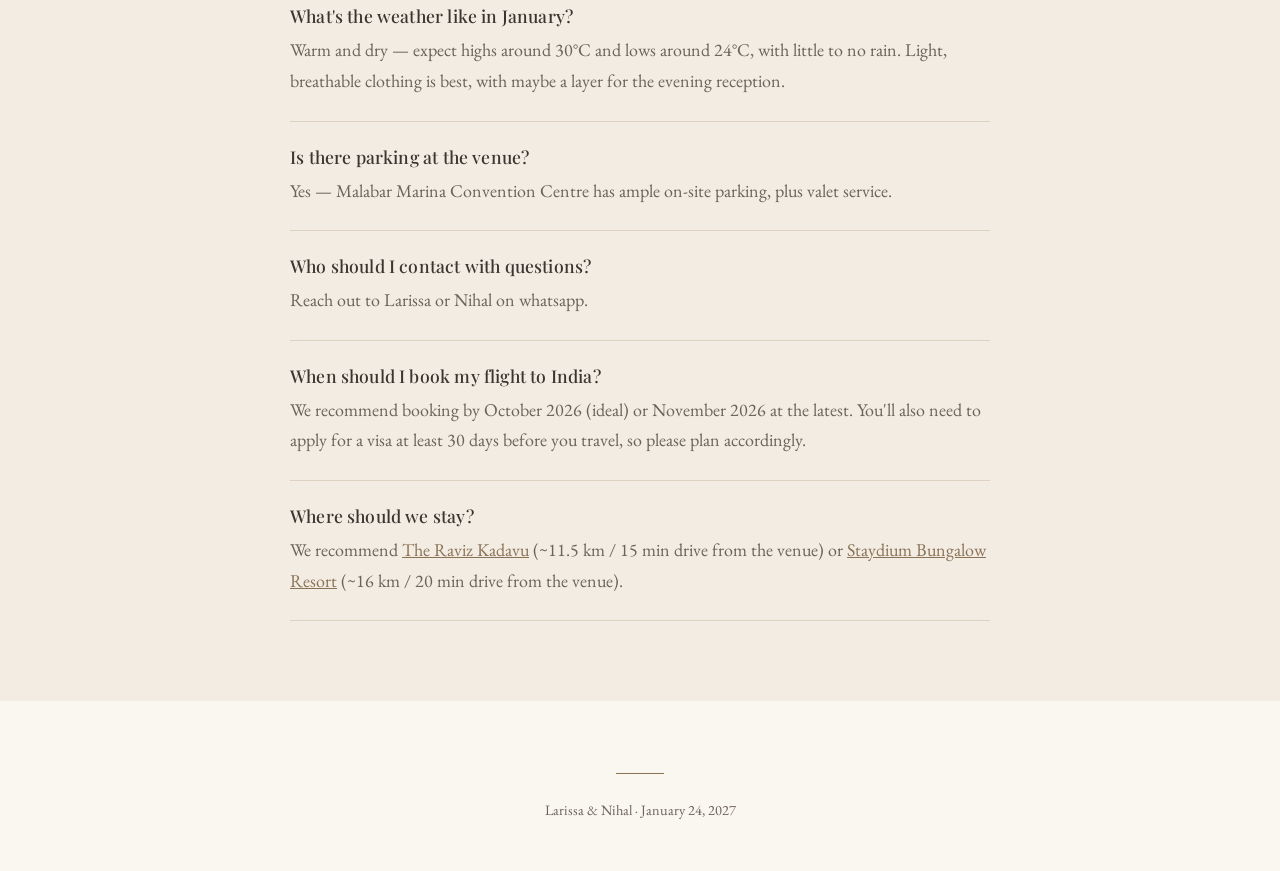
==== commit 2a75330a: "travel details" ====
--- a/index.html
+++ b/index.html
@@ -1,278 +1,296 @@
 <!DOCTYPE html>
 <html lang="en">
+
 <head>
-<meta charset="UTF-8">
-<meta name="viewport" content="width=device-width, initial-scale=1.0">
-<title>Larissa &amp; Nihal — January 24, 2027</title>
-<meta name="description" content="Join us as we celebrate the wedding of Larissa &amp; Nihal on January 24, 2027.">
-
-<!-- Open Graph: controls the preview card when this link is shared -->
-<meta property="og:title" content="Larissa &amp; Nihal are getting married">
-<meta property="og:description" content="January 24, 2027 — join us to celebrate!">
-<meta property="og:image" content="images/hero.jpg">
-<meta property="og:type" content="website">
-
-<link rel="icon" type="image/svg+xml" href="favicon.svg">
-
-<link rel="preconnect" href="https://fonts.googleapis.com">
-<link rel="preconnect" href="https://fonts.gstatic.com" crossorigin>
-<link href="https://fonts.googleapis.com/css2?family=Playfair+Display:wght@500;600&family=EB+Garamond:ital,wght@0,400;0,500;1,400&display=swap" rel="stylesheet">
-
-<link rel="stylesheet" href="css/style.css">
+  <meta charset="UTF-8">
+  <meta name="viewport" content="width=device-width, initial-scale=1.0">
+  <title>Larissa &amp; Nihal — January 24, 2027</title>
+  <meta name="description" content="Join us as we celebrate the wedding of Larissa &amp; Nihal on January 24, 2027.">
+
+  <!-- Open Graph: controls the preview card when this link is shared -->
+  <meta property="og:title" content="Larissa &amp; Nihal are getting married">
+  <meta property="og:description" content="January 24, 2027 — join us to celebrate!">
+  <meta property="og:image" content="images/hero.jpg">
+  <meta property="og:type" content="website">
+
+  <link rel="icon" type="image/svg+xml" href="favicon.svg">
+
+  <link rel="preconnect" href="https://fonts.googleapis.com">
+  <link rel="preconnect" href="https://fonts.gstatic.com" crossorigin>
+  <link
+    href="https://fonts.googleapis.com/css2?family=Playfair+Display:wght@500;600&family=EB+Garamond:ital,wght@0,400;0,500;1,400&display=swap"
+    rel="stylesheet">
+
+  <link rel="stylesheet" href="css/style.css">
 </head>
+
 <body>
 
-<nav class="site-nav">
-  <div class="site-nav__brand">L &amp; N</div>
-  <button class="site-nav__toggle" aria-label="Toggle menu" aria-expanded="false">
-    <span></span><span></span><span></span>
-  </button>
-  <ul class="site-nav__links">
-    <li><a href="#story">Our Story</a></li>
-    <li><a href="#details">Details</a></li>
-    <li><a href="#venue">Venue</a></li>
-    <li><a href="#travel">Travel</a></li>
-    <li><a href="#gallery">Gallery</a></li>
-    <li><a href="#rsvp">RSVP</a></li>
-    <li><a href="#registry">Registry</a></li>
-    <li><a href="#faq">FAQ</a></li>
-  </ul>
-</nav>
-
-<!-- ============================= HERO ============================= -->
-<header class="hero" id="top">
-  <div class="hero__content">
-    <span class="hero__kicker">We're getting married</span>
-    <h1 class="hero__names">Larissa &amp; Nihal</h1>
-    <p class="hero__date">Sunday, January 24, 2027 &middot; <!-- EDIT: city/venue --> Calicut, Kerala - India</p>
-
-    <div class="countdown">
-      <div class="countdown__unit">
-        <span class="countdown__number" data-countdown-days>–</span>
-        <span class="countdown__label">Days</span>
-      </div>
-      <div class="countdown__unit">
-        <span class="countdown__number" data-countdown-hours>–</span>
-        <span class="countdown__label">Hours</span>
-      </div>
-      <div class="countdown__unit">
-        <span class="countdown__number" data-countdown-minutes>–</span>
-        <span class="countdown__label">Minutes</span>
-      </div>
-      <div class="countdown__unit">
-        <span class="countdown__number" data-countdown-seconds>–</span>
-        <span class="countdown__label">Seconds</span>
-      </div>
-    </div>
-  </div>
-</header>
-
-<!-- ============================= OUR STORY ============================= -->
-<section id="story">
-  <div class="section-inner">
-    <span class="section-kicker">Our Story</span>
-    <h2 class="section-title">How it began</h2>
+  <nav class="site-nav">
+    <div class="site-nav__brand">L &amp; N</div>
+    <button class="site-nav__toggle" aria-label="Toggle menu" aria-expanded="false">
+      <span></span><span></span><span></span>
+    </button>
+    <ul class="site-nav__links">
+      <li><a href="#story">Our Story</a></li>
+      <li><a href="#details">Details</a></li>
+      <li><a href="#venue">Venue</a></li>
+      <li><a href="#travel">Travel</a></li>
+      <li><a href="#gallery">Gallery</a></li>
+      <li><a href="#rsvp">RSVP</a></li>
+      <li><a href="#registry">Registry</a></li>
+      <li><a href="#faq">FAQ</a></li>
+    </ul>
+  </nav>
+
+  <!-- ============================= HERO ============================= -->
+  <header class="hero" id="top">
+    <div class="hero__content">
+      <span class="hero__kicker">We're getting married</span>
+      <h1 class="hero__names">Larissa &amp; Nihal</h1>
+      <p class="hero__date">Sunday, January 24, 2027 &middot; <!-- EDIT: city/venue --> Calicut, Kerala - India</p>
+
+      <div class="countdown">
+        <div class="countdown__unit">
+          <span class="countdown__number" data-countdown-days>–</span>
+          <span class="countdown__label">Days</span>
+        </div>
+        <div class="countdown__unit">
+          <span class="countdown__number" data-countdown-hours>–</span>
+          <span class="countdown__label">Hours</span>
+        </div>
+        <div class="countdown__unit">
+          <span class="countdown__number" data-countdown-minutes>–</span>
+          <span class="countdown__label">Minutes</span>
+        </div>
+        <div class="countdown__unit">
+          <span class="countdown__number" data-countdown-seconds>–</span>
+          <span class="countdown__label">Seconds</span>
+        </div>
+      </div>
+    </div>
+  </header>
+
+  <!-- ============================= OUR STORY ============================= -->
+  <section id="story">
+    <div class="section-inner">
+      <span class="section-kicker">Our Story</span>
+      <h2 class="section-title">How it began</h2>
+      <div class="divider"></div>
+      <div class="story__text">
+        <!-- EDIT: replace with your own story -->
+        <p>One day, a few years ago, Nihal was organising bouldering events. Larissa wanted to become more active, so
+          she decided to join and try something new.
+        <p>In the end she was unable to attend and never got to meet the group. But host then happily proposed an
+          alternative and they went climbing together.
+          Ever since that day, they've become inseparable. </p>
+
+      </div>
+    </div>
+  </section>
+
+  <!-- ============================= DETAILS ============================= -->
+  <section id="details" class="alt-bg">
+    <div class="section-inner">
+      <span class="section-kicker">The Big Day</span>
+      <h2 class="section-title">Event Details</h2>
+      <div class="divider"></div>
+
+      <div class="timeline-wrap">
+        <img class="timeline-photo" src="images/timeline.jpg" alt="Larissa and Nihal celebrating">
+
+        <ol class="timeline">
+          <li class="timeline__item">
+            <span class="timeline__when">Sunday, Jan 24, 2027 &bull; Morning</span>
+            <h3 class="timeline__title">The Wedding Ceremony</h3>
+            <p>The morning wedding ceremony of Nihal and Larissa in Calicut.</p>
+          </li>
+          <li class="timeline__item">
+            <span class="timeline__when">Sunday, Jan 24, 2027 &bull; Evening</span>
+            <h3 class="timeline__title">Evening Reception</h3>
+            <p class="timeline__location">Location: Malabar Marina, Calicut</p>
+            <p>Dinner, drinks, and music at Malabar Marina.</p>
+          </li>
+        </ol>
+      </div>
+
+      <p class="dress-code"><!-- EDIT: dress code --><strong>Dress code:</strong> Will be shared later. </p>
+    </div>
+  </section>
+
+  <!-- ============================= VENUE ============================= -->
+  <section id="venue">
+    <div class="section-inner">
+      <span class="section-kicker">Where It Happens</span>
+      <h2 class="section-title">Malabar Marina</h2>
+      <div class="divider"></div>
+      <p class="section-intro">Both the main wedding events — ceremony and reception — take
+        place at Malabar Marina in Calicut, right on the water.</p>
+
+      <div class="venue-map">
+        <iframe src="https://www.google.com/maps?q=11.182031,75.826573&z=16&output=embed"
+          title="Map showing Malabar Marina" loading="lazy" referrerpolicy="no-referrer-when-downgrade"></iframe>
+      </div>
+
+      <p class="venue-address">
+        <a class="btn"
+          href="https://www.google.com/maps/place/Malabar+Marina+Convention+Centre/@11.182031,75.826573,17z/data=!3m1!4b1!4m6!3m5!1s0x3ba650a08eec1add:0x7d6018d2a9fccb8d!8m2!3d11.182031!4d75.826573"
+          target="_blank" rel="noopener">Get Directions</a>
+      </p>
+    </div>
+  </section>
+
+  <!-- ============================= TRAVEL ============================= -->
+  <section id="travel">
+    <div class="section-inner">
+      <span class="section-kicker">Getting There</span>
+      <h2 class="section-title">Travel &amp; Accommodation</h2>
+      <div class="divider"></div>
+
+      <div class="travel-grid">
+        <div>
+          <h3>Where to Stay</h3>
+          <p><a href="https://maps.app.goo.gl/zhbebRGcuFcBksup9" target="_blank" rel="noopener">The Raviz Kadavu</a>
+            — about 11.5 km (15 min drive) from the venue.<br>
+            <a href="https://maps.app.goo.gl/q2vj4ACW78VxD27Y9" target="_blank" rel="noopener">Staydium Bungalow
+              Resort</a>
+            — about 16 km (20 min drive) from the venue.
+          </p>
+        </div>
+        <div>
+          <h3>Getting Here</h3>
+          <p>The nearest airport is <strong>Calicut International Airport</strong> (<strong>CCJ</strong>), approximately
+            <strong>1 hour</strong>
+            from the venue by road.</p>
+        </div>
+      </div>
+    </div>
+  </section>
+
+  <!-- ============================= GALLERY ============================= -->
+  <section id="gallery" class="alt-bg">
+    <div class="section-inner">
+      <span class="section-kicker">Moments</span>
+      <h2 class="section-title">Gallery</h2>
+      <div class="divider"></div>
+
+      <!-- To add more photos: drop optimized images in images/gallery/ (use
+         scripts/optimize_image.py) and add another .carousel__slide below. -->
+      <div class="carousel" data-carousel>
+        <div class="carousel__track" data-carousel-track>
+          <div class="carousel__slide"><img src="images/gallery/01.jpg" alt="Larissa and Nihal watching the sunset">
+          </div>
+          <div class="carousel__slide"><img src="images/gallery/02.jpg" alt="Nihal lifting Larissa on the beach"></div>
+          <div class="carousel__slide"><img src="images/gallery/03.jpg"
+              alt="Larissa and Nihal walking hand in hand on the beach"></div>
+          <div class="carousel__slide"><img src="images/gallery/04.jpg" alt="Larissa and Nihal embracing at sunset">
+          </div>
+          <div class="carousel__slide"><img src="images/gallery/05.jpg"
+              alt="Larissa and Nihal sitting together surrounded by flowers"></div>
+          <div class="carousel__slide"><img src="images/gallery/06.jpg"
+              alt="Larissa and Nihal's candlelit proposal setup on the beach"></div>
+        </div>
+        <button class="carousel__btn carousel__btn--prev" data-carousel-prev
+          aria-label="Previous photo">&#10094;</button>
+        <button class="carousel__btn carousel__btn--next" data-carousel-next aria-label="Next photo">&#10095;</button>
+        <div class="carousel__dots" data-carousel-dots></div>
+      </div>
+    </div>
+  </section>
+
+  <!-- ============================= RSVP ============================= -->
+  <section id="rsvp" class="alt-bg">
+    <div class="section-inner">
+      <span class="section-kicker">Kindly Reply</span>
+      <h2 class="section-title">RSVP</h2>
+      <div class="divider"></div>
+      <div class="rsvp-box">
+        <p><!-- EDIT: RSVP deadline -->Please RSVP by <b></b>November 1st, 2026. — we can't wait to
+          celebrate with you.</p>
+
+        <!-- Filled in by js/main.js based on js/config.js (RSVP_EMBED_URL) -->
+        <div class="rsvp-frame-wrap" data-rsvp-frame-wrap hidden></div>
+
+        <div class="rsvp-fallback" data-rsvp-fallback hidden>
+          <a class="btn"
+            href="https://docs.google.com/forms/d/e/1FAIpQLSdAJtWJ4xK3R4tAHZUuNkcotM6QtGfHhSLLY8f99OXB2CoK1A/viewform?usp=publish-editor"
+            data-rsvp-link target="_blank" rel="noopener">RSVP Here</a>
+        </div>
+      </div>
+    </div>
+  </section>
+
+  <!-- ============================= REGISTRY ============================= -->
+  <section id="registry">
+    <div class="section-inner">
+      <span class="section-kicker">With Love</span>
+      <h2 class="section-title">Registry</h2>
+      <div class="divider"></div>
+      <p class="section-intro">Your presence is the greatest gift of all. For those who'd like
+        to give something more, we've registered at the links below.</p>
+      <div class="registry-links">
+        <!-- EDIT: add your registry links -->
+        <a class="btn" href="#" target="_blank" rel="noopener">Registry 1</a>
+        <a class="btn" href="#" target="_blank" rel="noopener">Registry 2</a>
+      </div>
+    </div>
+  </section>
+
+  <!-- ============================= FAQ ============================= -->
+  <section id="faq" class="alt-bg">
+    <div class="section-inner">
+      <span class="section-kicker">Good to Know</span>
+      <h2 class="section-title">Frequently Asked Questions</h2>
+      <div class="divider"></div>
+      <div class="faq">
+        <!-- EDIT: add/remove FAQ items as needed -->
+        <div class="faq-item">
+          <h3>Are kids welcome?</h3>
+          <p>Kids are welcome at the morning ceremony and the evening reception.</p>
+        </div>
+        <div class="faq-item">
+          <h3>What's the weather like in January?</h3>
+          <p>Warm and dry — expect highs around 30&deg;C and lows around 24&deg;C,
+            with little to no rain. Light, breathable clothing is best, with maybe a layer for the
+            evening reception.</p>
+        </div>
+        <div class="faq-item">
+          <h3>Is there parking at the venue?</h3>
+          <p>Yes — Malabar Marina Convention Centre has ample on-site parking, plus valet service.</p>
+        </div>
+        <div class="faq-item">
+          <h3>Who should I contact with questions?</h3>
+          <!-- EDIT: contact name + email/phone -->
+          <p>Reach out to Larissa or Nihal on whatsapp.</p>
+        </div>
+        <div class="faq-item">
+          <h3>When should I book my flight to India?</h3>
+          <p>We recommend booking by October 2026 (ideal) or November 2026 at the latest. You'll
+            also need to apply for a visa at least 30 days before you travel, so please plan
+            accordingly.</p>
+        </div>
+        <div class="faq-item">
+          <h3>Where should we stay?</h3>
+          <p>We recommend
+            <a href="https://maps.app.goo.gl/zhbebRGcuFcBksup9" target="_blank" rel="noopener">The Raviz Kadavu</a>
+            (~11.5 km / 15 min drive from the venue) or
+            <a href="https://maps.app.goo.gl/q2vj4ACW78VxD27Y9" target="_blank" rel="noopener">Staydium Bungalow
+              Resort</a>
+            (~16 km / 20 min drive from the venue).
+          </p>
+        </div>
+      </div>
+    </div>
+  </section>
+
+  <!-- ============================= FOOTER ============================= -->
+  <footer class="site-footer">
     <div class="divider"></div>
-    <div class="story__text">
-      <!-- EDIT: replace with your own story -->
-      <p>One day, a few years ago, Nihal was organising bouldering events. Larissa wanted to become more active, so she decided to join and try something new.
-       <p>In the end she was unable to attend and never got to meet the group. But host then happily proposed an alternative and they went climbing together.
-        Ever since that day, they've become inseparable. </p>
-
-    </div>
-  </div>
-</section>
-
-<!-- ============================= DETAILS ============================= -->
-<section id="details" class="alt-bg">
-  <div class="section-inner">
-    <span class="section-kicker">The Big Day</span>
-    <h2 class="section-title">Event Details</h2>
-    <div class="divider"></div>
-
-    <div class="timeline-wrap">
-      <img class="timeline-photo" src="images/timeline.jpg" alt="Larissa and Nihal celebrating">
-
-      <ol class="timeline">
-        <li class="timeline__item">
-          <span class="timeline__when">Sunday, Jan 24, 2027 &bull; Morning</span>
-          <h3 class="timeline__title">The Wedding Ceremony</h3>
-          <p>The morning wedding ceremony of Nihal and Larissa in Calicut.</p>
-        </li>
-        <li class="timeline__item">
-          <span class="timeline__when">Sunday, Jan 24, 2027 &bull; Evening</span>
-          <h3 class="timeline__title">Evening Reception</h3>
-          <p class="timeline__location">Location: Malabar Marina, Calicut</p>
-          <p>Dinner, drinks, and music at Malabar Marina.</p>
-        </li>
-      </ol>
-    </div>
-
-    <p class="dress-code"><!-- EDIT: dress code --><strong>Dress code:</strong> Will be shared later. </p>
-  </div>
-</section>
-
-<!-- ============================= VENUE ============================= -->
-<section id="venue">
-  <div class="section-inner">
-    <span class="section-kicker">Where It Happens</span>
-    <h2 class="section-title">Malabar Marina</h2>
-    <div class="divider"></div>
-    <p class="section-intro">Both the main wedding events — ceremony and reception — take
-    place at Malabar Marina in Calicut, right on the water.</p>
-
-    <div class="venue-map">
-      <iframe
-        src="https://www.google.com/maps?q=11.182031,75.826573&z=16&output=embed"
-        title="Map showing Malabar Marina"
-        loading="lazy"
-        referrerpolicy="no-referrer-when-downgrade"></iframe>
-    </div>
-
-    <p class="venue-address">
-      <a class="btn" href="https://www.google.com/maps/place/Malabar+Marina+Convention+Centre/@11.182031,75.826573,17z/data=!3m1!4b1!4m6!3m5!1s0x3ba650a08eec1add:0x7d6018d2a9fccb8d!8m2!3d11.182031!4d75.826573" target="_blank" rel="noopener">Get Directions</a>
-    </p>
-  </div>
-</section>
-
-<!-- ============================= TRAVEL ============================= -->
-<section id="travel">
-  <div class="section-inner">
-    <span class="section-kicker">Getting There</span>
-    <h2 class="section-title">Travel &amp; Accommodation</h2>
-    <div class="divider"></div>
-
-    <div class="travel-grid">
-      <div>
-        <h3>Where to Stay</h3>
-        <p><a href="https://maps.app.goo.gl/zhbebRGcuFcBksup9" target="_blank" rel="noopener">The Raviz Kadavu</a>
-        — about 11.5 km (15 min drive) from the venue.<br>
-        <a href="https://maps.app.goo.gl/q2vj4ACW78VxD27Y9" target="_blank" rel="noopener">Staydium Bungalow Resort</a>
-        — about 16 km (20 min drive) from the venue.</p>
-      </div>
-      <div>
-        <h3>Getting Here</h3>
-        <!-- EDIT: airport/directions info -->
-        <p>[Nearest airport], approx. [X] from the venue. [Note on parking, shuttles,
-        or rideshare if relevant.]</p>
-      </div>
-    </div>
-  </div>
-</section>
-
-<!-- ============================= GALLERY ============================= -->
-<section id="gallery" class="alt-bg">
-  <div class="section-inner">
-    <span class="section-kicker">Moments</span>
-    <h2 class="section-title">Gallery</h2>
-    <div class="divider"></div>
-
-    <!-- To add more photos: drop optimized images in images/gallery/ (use
-         scripts/optimize_image.py) and add another .carousel__slide below. -->
-    <div class="carousel" data-carousel>
-      <div class="carousel__track" data-carousel-track>
-        <div class="carousel__slide"><img src="images/gallery/01.jpg" alt="Larissa and Nihal watching the sunset"></div>
-        <div class="carousel__slide"><img src="images/gallery/02.jpg" alt="Nihal lifting Larissa on the beach"></div>
-        <div class="carousel__slide"><img src="images/gallery/03.jpg" alt="Larissa and Nihal walking hand in hand on the beach"></div>
-        <div class="carousel__slide"><img src="images/gallery/04.jpg" alt="Larissa and Nihal embracing at sunset"></div>
-        <div class="carousel__slide"><img src="images/gallery/05.jpg" alt="Larissa and Nihal sitting together surrounded by flowers"></div>
-        <div class="carousel__slide"><img src="images/gallery/06.jpg" alt="Larissa and Nihal's candlelit proposal setup on the beach"></div>
-      </div>
-      <button class="carousel__btn carousel__btn--prev" data-carousel-prev aria-label="Previous photo">&#10094;</button>
-      <button class="carousel__btn carousel__btn--next" data-carousel-next aria-label="Next photo">&#10095;</button>
-      <div class="carousel__dots" data-carousel-dots></div>
-    </div>
-  </div>
-</section>
-
-<!-- ============================= RSVP ============================= -->
-<section id="rsvp" class="alt-bg">
-  <div class="section-inner">
-    <span class="section-kicker">Kindly Reply</span>
-    <h2 class="section-title">RSVP</h2>
-    <div class="divider"></div>
-    <div class="rsvp-box">
-      <p><!-- EDIT: RSVP deadline -->Please RSVP by <b></b>November 1st, 2026. — we can't wait to
-      celebrate with you.</p>
-
-      <!-- Filled in by js/main.js based on js/config.js (RSVP_EMBED_URL) -->
-      <div class="rsvp-frame-wrap" data-rsvp-frame-wrap hidden></div>
-
-      <div class="rsvp-fallback" data-rsvp-fallback hidden>
-        <a class="btn" href="https://docs.google.com/forms/d/e/1FAIpQLSdAJtWJ4xK3R4tAHZUuNkcotM6QtGfHhSLLY8f99OXB2CoK1A/viewform?usp=publish-editor" data-rsvp-link target="_blank" rel="noopener">RSVP Here</a>
-      </div>
-    </div>
-  </div>
-</section>
-
-<!-- ============================= REGISTRY ============================= -->
-<section id="registry">
-  <div class="section-inner">
-    <span class="section-kicker">With Love</span>
-    <h2 class="section-title">Registry</h2>
-    <div class="divider"></div>
-    <p class="section-intro">Your presence is the greatest gift of all. For those who'd like
-    to give something more, we've registered at the links below.</p>
-    <div class="registry-links">
-      <!-- EDIT: add your registry links -->
-      <a class="btn" href="#" target="_blank" rel="noopener">Registry 1</a>
-      <a class="btn" href="#" target="_blank" rel="noopener">Registry 2</a>
-    </div>
-  </div>
-</section>
-
-<!-- ============================= FAQ ============================= -->
-<section id="faq" class="alt-bg">
-  <div class="section-inner">
-    <span class="section-kicker">Good to Know</span>
-    <h2 class="section-title">Frequently Asked Questions</h2>
-    <div class="divider"></div>
-    <div class="faq">
-      <!-- EDIT: add/remove FAQ items as needed -->
-      <div class="faq-item">
-        <h3>Are kids welcome?</h3>
-        <p>Kids are welcome at the morning ceremony and the evening reception.</p>
-      </div>
-      <div class="faq-item">
-        <h3>What's the weather like in January?</h3>
-        <p>Warm and dry — expect highs around 30&deg;C and lows around 24&deg;C,
-        with little to no rain. Light, breathable clothing is best, with maybe a layer for the
-        evening reception.</p>
-      </div>
-      <div class="faq-item">
-        <h3>Is there parking at the venue?</h3>
-        <p>Yes — Malabar Marina Convention Centre has ample on-site parking, plus valet service.</p>
-      </div>
-      <div class="faq-item">
-        <h3>Who should I contact with questions?</h3>
-        <!-- EDIT: contact name + email/phone -->
-        <p>Reach out to Larissa or Nihal on whatsapp.</p>
-      </div>
-      <div class="faq-item">
-        <h3>When should I book my flight to India?</h3>
-        <p>We recommend booking by October 2026 (ideal) or November 2026 at the latest. You'll
-        also need to apply for a visa at least 30 days before you travel, so please plan
-        accordingly.</p>
-      </div>
-      <div class="faq-item">
-        <h3>Where should we stay?</h3>
-        <p>We recommend
-        <a href="https://maps.app.goo.gl/zhbebRGcuFcBksup9" target="_blank" rel="noopener">The Raviz Kadavu</a>
-        (~11.5 km / 15 min drive from the venue) or
-        <a href="https://maps.app.goo.gl/q2vj4ACW78VxD27Y9" target="_blank" rel="noopener">Staydium Bungalow Resort</a>
-        (~16 km / 20 min drive from the venue).</p>
-      </div>
-    </div>
-  </div>
-</section>
-
-<!-- ============================= FOOTER ============================= -->
-<footer class="site-footer">
-  <div class="divider"></div>
-  <p>Larissa &amp; Nihal &middot; January 24, 2027</p>
-</footer>
-
-<script src="js/config.js"></script>
-<script src="js/main.js"></script>
+    <p>Larissa &amp; Nihal &middot; January 24, 2027</p>
+  </footer>
+
+  <script src="js/config.js"></script>
+  <script src="js/main.js"></script>
 </body>
-</html>
+
+</html>
